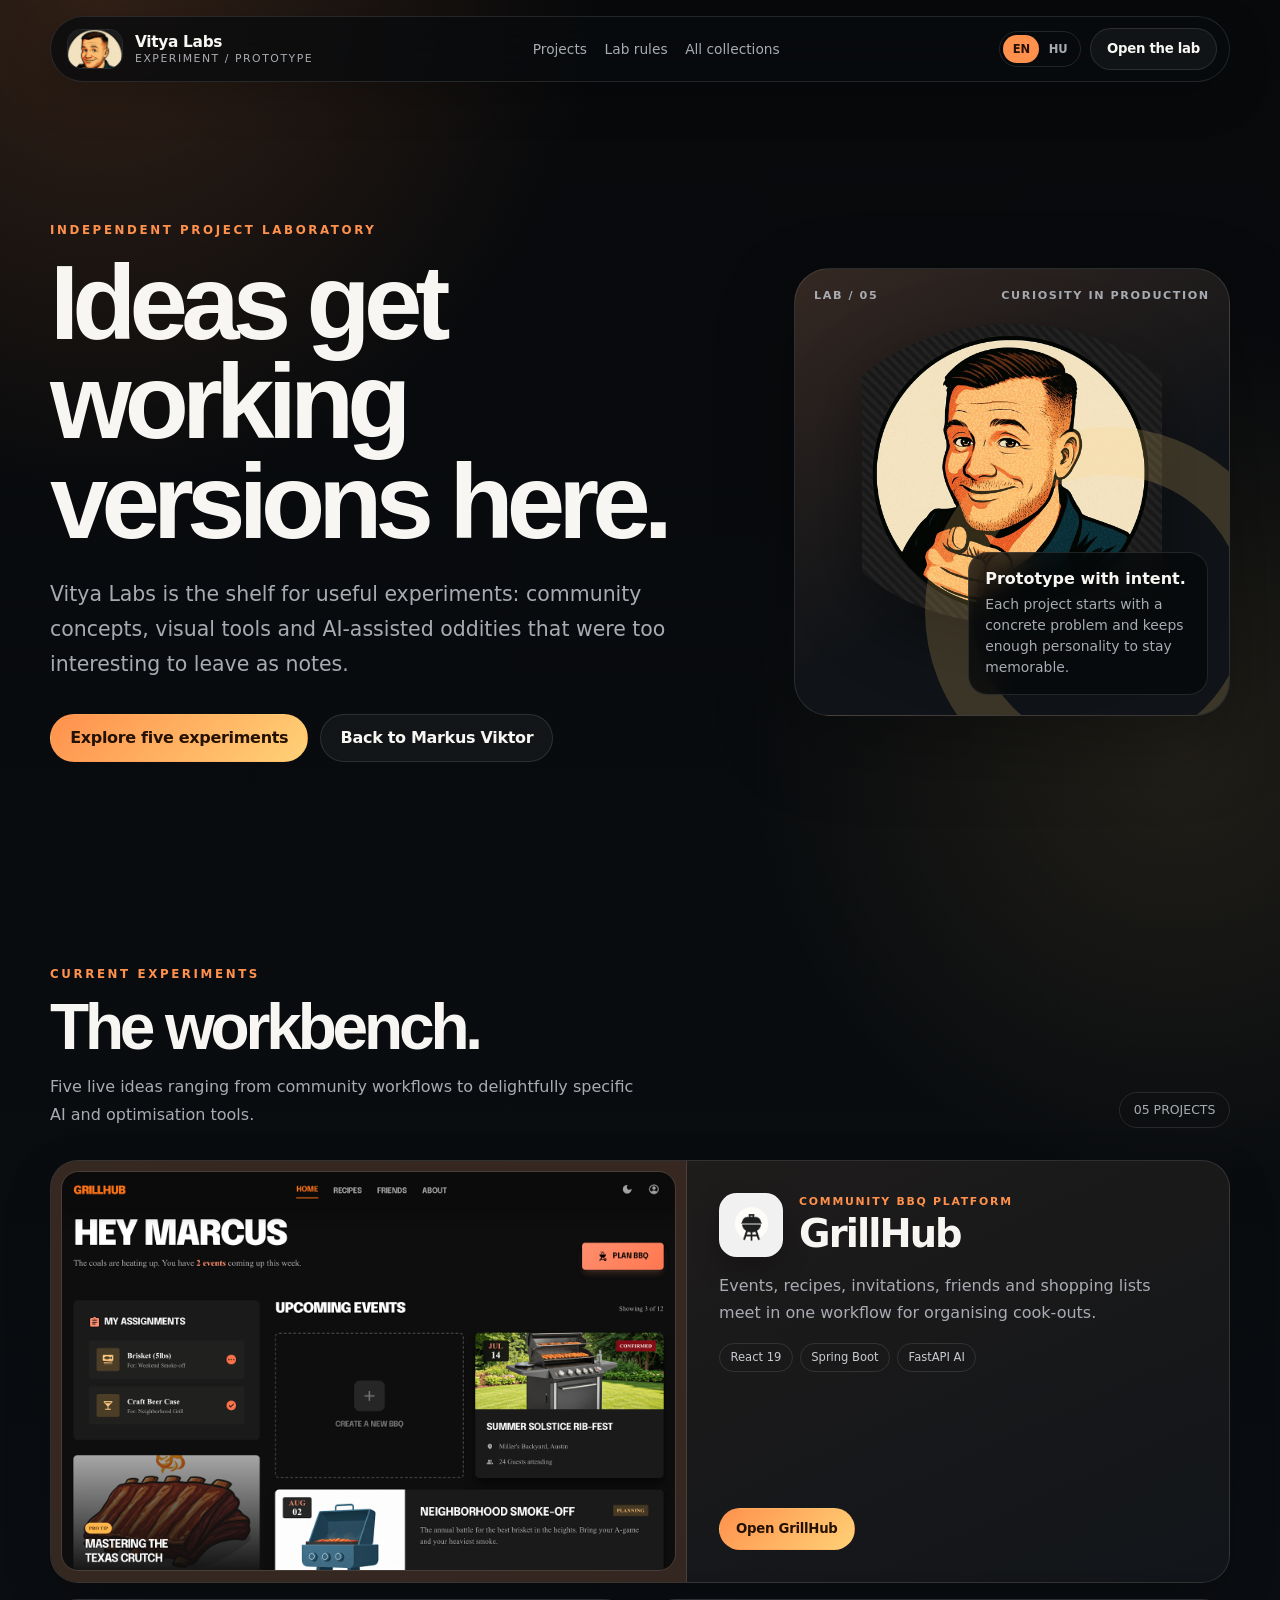
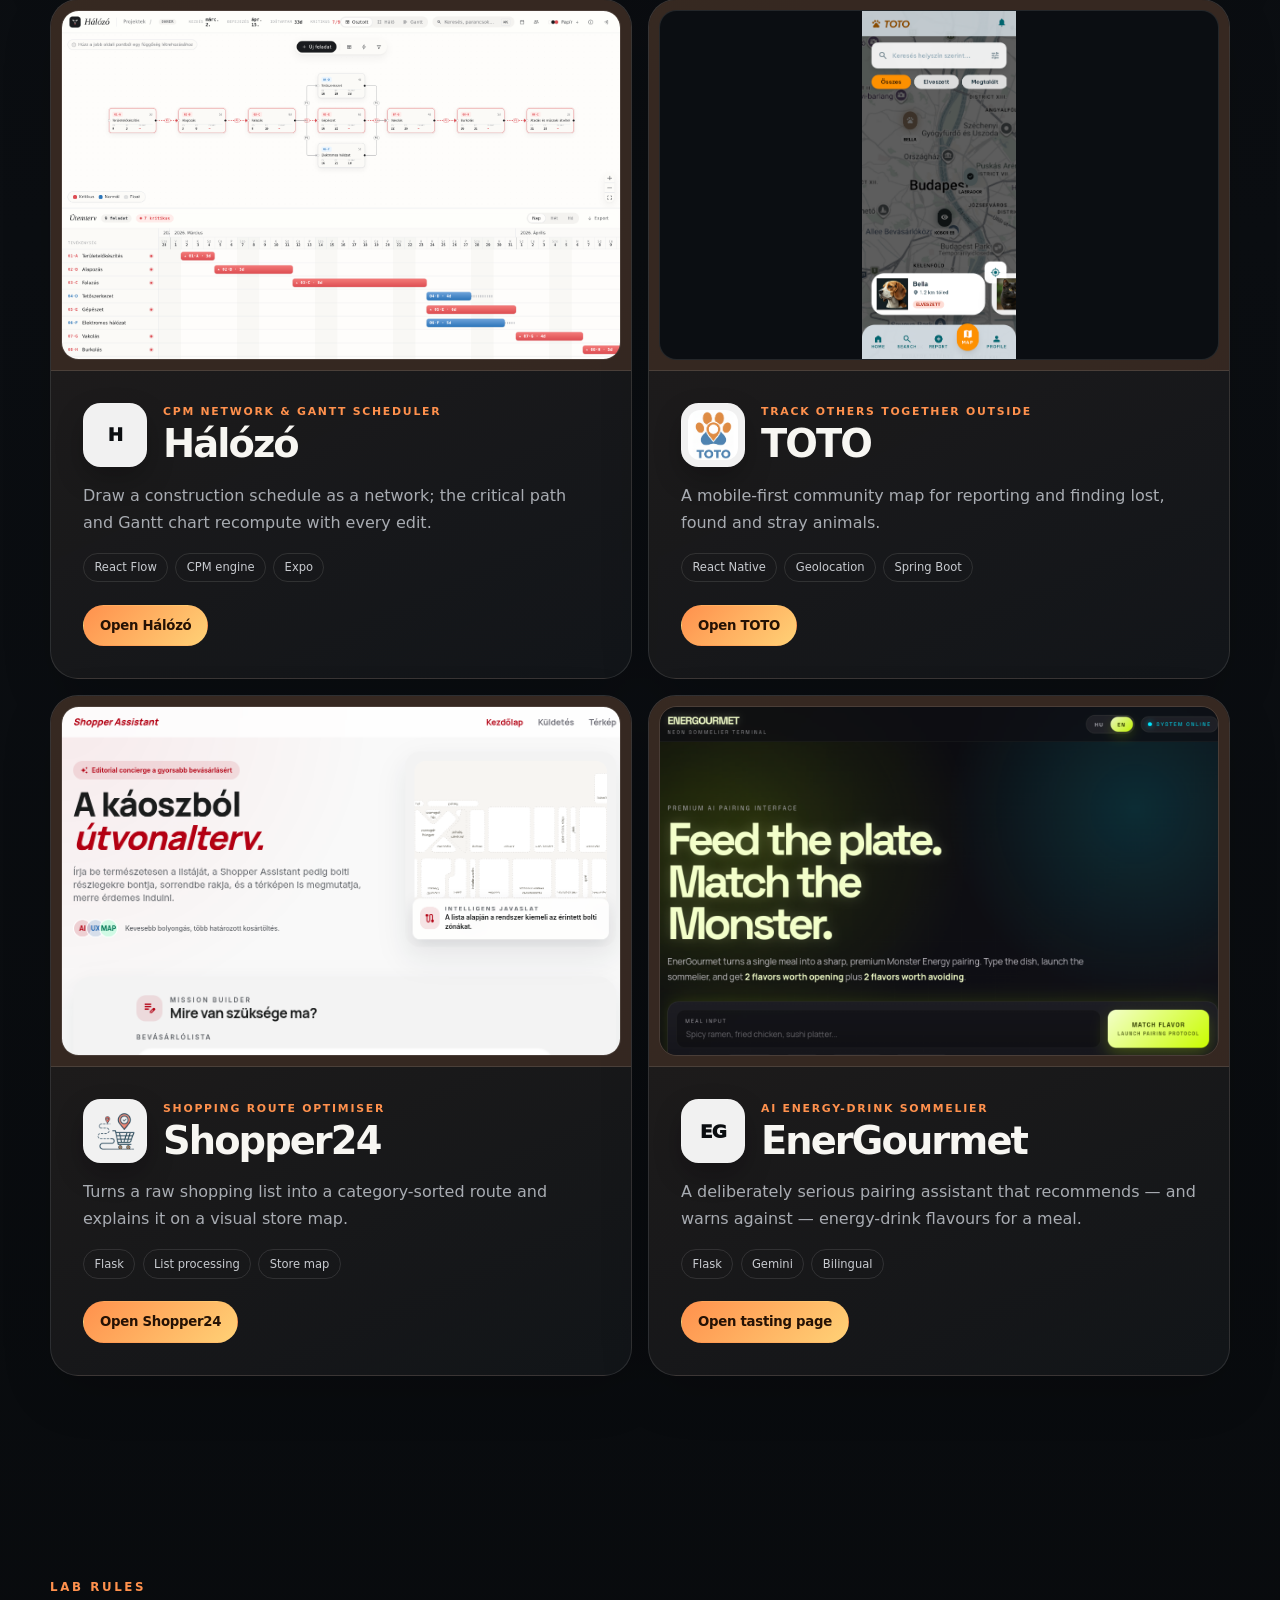
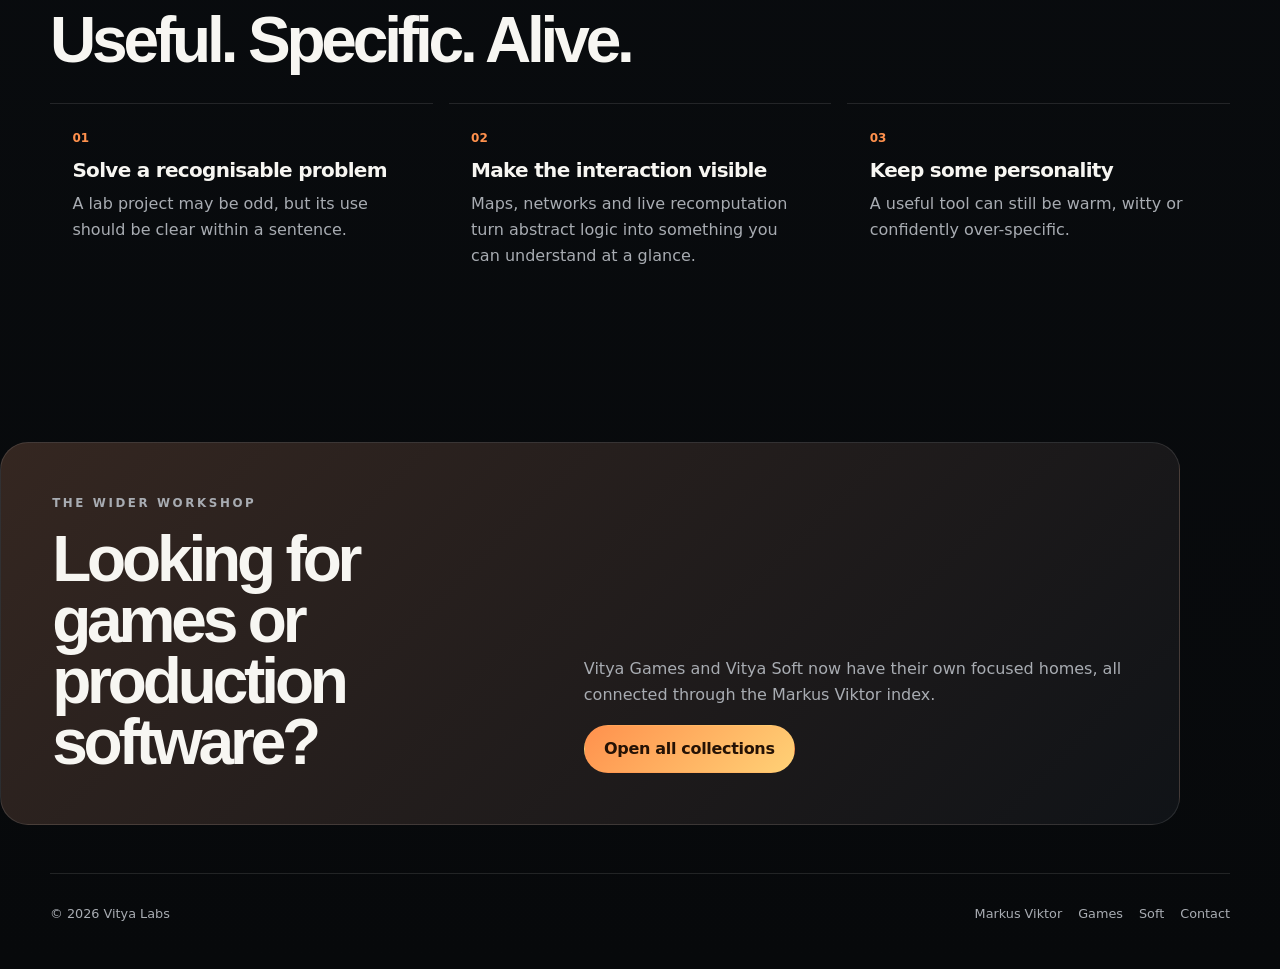
==== index.html @ 6a1e44cd "Separate project icons from screenshots" ====
<!doctype html>
<html lang="en">
<head>
  <meta charset="utf-8">
  <meta name="viewport" content="width=device-width, initial-scale=1">
  <meta name="description" content="Vitya Labs — experimental apps, utilities and playful prototypes.">
  <meta name="theme-color" content="#080a0c">
  <title>Vitya Labs — Experiments worth building</title>
  <link rel="icon" type="image/png" href="./assets/icons/vitya-logo.png">
  <link rel="stylesheet" href="./styles.css">
</head>
<body
  data-brand="labs"
  data-title-en="Vitya Labs — Experiments worth building"
  data-title-hu="Vitya Labs — Kísérletek, amelyeket érdemes megépíteni"
  data-description-en="Vitya Labs — experimental apps, utilities and playful prototypes."
  data-description-hu="Vitya Labs — kísérleti appok, eszközök és játékos prototípusok."
>
  <header class="topbar shell">
    <a class="brand" href="#top" aria-label="Vitya Labs home"><span class="brand-badge brand-badge-logo"><img src="./assets/icons/vitya-logo_big.jpg" alt=""></span><span class="brand-copy"><strong>Vitya Labs</strong><span>experiment / prototype</span></span></a>
    <nav class="topnav" aria-label="Primary navigation"><a href="#projects" data-en="Projects" data-hu="Projektek">Projects</a><a href="#principles" data-en="Lab rules" data-hu="Labor-szabályok">Lab rules</a><a href="https://markusviktor.github.io/" data-en="All collections" data-hu="Minden gyűjtemény">All collections</a></nav>
    <div class="header-actions"><div class="lang-switch" aria-label="Language"><button type="button" data-lang="en">EN</button><button type="button" data-lang="hu">HU</button></div><a class="button button-secondary button-small" href="#projects" data-en="Open the lab" data-hu="Labor megnyitása">Open the lab</a></div>
  </header>

  <main id="top">
    <section class="hero shell">
      <div><p class="eyebrow" data-en="Independent project laboratory" data-hu="Független projektlabor">Independent project laboratory</p><h1 data-en="Ideas get working versions here." data-hu="Itt az ötletek működő verziót kapnak.">Ideas get working versions here.</h1><p class="hero-lead" data-en="Vitya Labs is the shelf for useful experiments: community concepts, visual tools and AI-assisted oddities that were too interesting to leave as notes." data-hu="A Vitya Labs a hasznos kísérletek polca: közösségi koncepciók, vizuális eszközök és AI-val támogatott furcsaságok, amelyek túl érdekesek voltak ahhoz, hogy jegyzetek maradjanak.">Vitya Labs is the shelf for useful experiments: community concepts, visual tools and AI-assisted oddities that were too interesting to leave as notes.</p><div class="hero-actions"><a class="button button-primary" href="#projects" data-en="Explore five experiments" data-hu="Öt kísérlet megnyitása">Explore five experiments</a><a class="button button-secondary" href="https://markusviktor.github.io/" data-en="Back to Markus Viktor" data-hu="Vissza Markus Viktorhoz">Back to Markus Viktor</a></div></div>
      <aside class="hero-panel"><div class="panel-top"><span>LAB / 05</span><span data-en="Curiosity in production" data-hu="Kíváncsiság működés közben">Curiosity in production</span></div><img class="panel-logo panel-logo--portrait" src="./assets/icons/vitya-logo_big.jpg" alt="Vitya Labs logo"><div class="panel-note"><strong data-en="Prototype with intent." data-hu="Szándékos prototípus.">Prototype with intent.</strong><span data-en="Each project starts with a concrete problem and keeps enough personality to stay memorable." data-hu="Minden projekt konkrét problémából indul, és elég karaktert tart meg ahhoz, hogy emlékezetes legyen.">Each project starts with a concrete problem and keeps enough personality to stay memorable.</span></div></aside>
    </section>

    <section class="section shell" id="projects">
      <div class="section-heading"><div><p class="eyebrow" data-en="Current experiments" data-hu="Jelenlegi kísérletek">Current experiments</p><h2 data-en="The workbench." data-hu="A munkapad.">The workbench.</h2><p data-en="Five live ideas ranging from community workflows to delightfully specific AI and optimisation tools." data-hu="Öt élő ötlet a közösségi workflow-któl a kellemesen specifikus AI- és optimalizáló eszközökig.">Five live ideas ranging from community workflows to delightfully specific AI and optimisation tools.</p></div><span class="count-pill">05 PROJECTS</span></div>
      <div class="project-grid">
        <article class="project-card"><div class="project-media"><img src="./assets/screenshots/grillhub.png" alt="GrillHub interface" loading="eager"></div><div class="project-body"><div class="project-heading"><span class="project-icon-shell"><img class="project-icon" src="./assets/icons/grillhub-logo.png" alt=""></span><div class="project-heading-copy"><p class="project-kicker" data-en="Community BBQ platform" data-hu="Közösségi BBQ platform">Community BBQ platform</p><h3>GrillHub</h3></div></div><p class="project-summary" data-en="Events, recipes, invitations, friends and shopping lists meet in one workflow for organising cook-outs." data-hu="Események, receptek, meghívók, barátok és bevásárlólisták találkoznak egyetlen közös sütésszervező workflow-ban.">Events, recipes, invitations, friends and shopping lists meet in one workflow for organising cook-outs.</p><div class="tags"><span class="tag">React 19</span><span class="tag">Spring Boot</span><span class="tag">FastAPI AI</span></div><div class="project-links"><a class="button button-primary button-small" href="https://grillhub.vityalabs.com/" data-en="Open GrillHub" data-hu="GrillHub megnyitása">Open GrillHub</a></div></div></article>

        <article class="project-card"><div class="project-media"><img src="./assets/screenshots/halozo.png" alt="Hálózó network and Gantt interface" loading="lazy"></div><div class="project-body"><div class="project-heading"><span class="project-icon-shell"><span class="project-icon project-icon--monogram" aria-hidden="true">H</span></span><div class="project-heading-copy"><p class="project-kicker" data-en="CPM network &amp; Gantt scheduler" data-hu="CPM hálódiagram és Gantt ütemező">CPM network &amp; Gantt scheduler</p><h3>Hálózó</h3></div></div><p class="project-summary" data-en="Draw a construction schedule as a network; the critical path and Gantt chart recompute with every edit." data-hu="Rajzold fel az építési ütemtervet hálóként; a kritikus út és a Gantt minden szerkesztésre újraszámol.">Draw a construction schedule as a network; the critical path and Gantt chart recompute with every edit.</p><div class="tags"><span class="tag">React Flow</span><span class="tag">CPM engine</span><span class="tag">Expo</span></div><div class="project-links"><a class="button button-primary button-small" href="https://halozo.vityalabs.com/" data-en="Open Hálózó" data-hu="Hálózó megnyitása">Open Hálózó</a></div></div></article>

        <article class="project-card"><div class="project-media project-media--contain"><img src="./assets/screenshots/toto.png" alt="TOTO lost animal reporting interface" loading="lazy"></div><div class="project-body"><div class="project-heading"><span class="project-icon-shell"><img class="project-icon" src="./assets/icons/toto-logo.png" alt=""></span><div class="project-heading-copy"><p class="project-kicker">Track Others Together Outside</p><h3>TOTO</h3></div></div><p class="project-summary" data-en="A mobile-first community map for reporting and finding lost, found and stray animals." data-hu="Mobile-first közösségi térkép elveszett, megtalált és kóbor állatok bejelentésére és keresésére.">A mobile-first community map for reporting and finding lost, found and stray animals.</p><div class="tags"><span class="tag">React Native</span><span class="tag">Geolocation</span><span class="tag">Spring Boot</span></div><div class="project-links"><a class="button button-primary button-small" href="https://toto.vityalabs.com/" data-en="Open TOTO" data-hu="TOTO megnyitása">Open TOTO</a></div></div></article>

        <article class="project-card"><div class="project-media"><img src="./assets/screenshots/shopper24.png" alt="Shopper24 store route interface" loading="lazy"></div><div class="project-body"><div class="project-heading"><span class="project-icon-shell"><img class="project-icon" src="./assets/icons/shopper24-logo.png" alt=""></span><div class="project-heading-copy"><p class="project-kicker" data-en="Shopping route optimiser" data-hu="Bevásárlási útvonal-optimalizáló">Shopping route optimiser</p><h3>Shopper24</h3></div></div><p class="project-summary" data-en="Turns a raw shopping list into a category-sorted route and explains it on a visual store map." data-hu="Nyers bevásárlólistából kategóriákba rendezett útvonalat készít, és vizuális bolttérképen mutatja meg.">Turns a raw shopping list into a category-sorted route and explains it on a visual store map.</p><div class="tags"><span class="tag">Flask</span><span class="tag">List processing</span><span class="tag">Store map</span></div><div class="project-links"><a class="button button-primary button-small" href="https://shopper24.vityalabs.com/" data-en="Open Shopper24" data-hu="Shopper24 megnyitása">Open Shopper24</a></div></div></article>

        <article class="project-card"><div class="project-media"><img src="./assets/screenshots/energourmet.png" alt="EnerGourmet pairing interface" loading="lazy"></div><div class="project-body"><div class="project-heading"><span class="project-icon-shell"><span class="project-icon project-icon--monogram" aria-hidden="true">EG</span></span><div class="project-heading-copy"><p class="project-kicker" data-en="AI energy-drink sommelier" data-hu="AI energiaital-sommelier">AI energy-drink sommelier</p><h3>EnerGourmet</h3></div></div><p class="project-summary" data-en="A deliberately serious pairing assistant that recommends — and warns against — energy-drink flavours for a meal." data-hu="Szándékosan komoly pairing asszisztens, amely energiaital-ízeket ajánl — és ellenjavall — egy étel mellé.">A deliberately serious pairing assistant that recommends — and warns against — energy-drink flavours for a meal.</p><div class="tags"><span class="tag">Flask</span><span class="tag">Gemini</span><span class="tag">Bilingual</span></div><div class="project-links"><a class="button button-primary button-small" href="https://energourmet.vityalabs.com/" data-en="Open tasting page" data-hu="Kóstolóoldal megnyitása">Open tasting page</a></div></div></article>
      </div>
    </section>

    <section class="section shell" id="principles"><div class="section-heading"><div><p class="eyebrow" data-en="Lab rules" data-hu="Labor-szabályok">Lab rules</p><h2 data-en="Useful. Specific. Alive." data-hu="Hasznos. Specifikus. Élő.">Useful. Specific. Alive.</h2></div></div><div class="principles"><article class="principle"><span>01</span><h3 data-en="Solve a recognisable problem" data-hu="Ismerős problémát oldjon meg">Solve a recognisable problem</h3><p data-en="A lab project may be odd, but its use should be clear within a sentence." data-hu="Egy laborprojekt lehet furcsa, de egy mondatból legyen világos, mire jó.">A lab project may be odd, but its use should be clear within a sentence.</p></article><article class="principle"><span>02</span><h3 data-en="Make the interaction visible" data-hu="Legyen látható az interakció">Make the interaction visible</h3><p data-en="Maps, networks and live recomputation turn abstract logic into something you can understand at a glance." data-hu="A térképek, hálók és élő újraszámítások az absztrakt logikát egy pillantással érthetővé teszik.">Maps, networks and live recomputation turn abstract logic into something you can understand at a glance.</p></article><article class="principle"><span>03</span><h3 data-en="Keep some personality" data-hu="Maradjon benne karakter">Keep some personality</h3><p data-en="A useful tool can still be warm, witty or confidently over-specific." data-hu="Egy hasznos eszköz is lehet meleg, szellemes vagy magabiztosan túlspecifikus.">A useful tool can still be warm, witty or confidently over-specific.</p></article></div></section>

    <section class="closing shell"><div><p class="eyebrow" data-en="The wider workshop" data-hu="A tágabb műhely">The wider workshop</p><h2 data-en="Looking for games or production software?" data-hu="Játékot vagy éles szoftvert keresel?">Looking for games or production software?</h2></div><div><p data-en="Vitya Games and Vitya Soft now have their own focused homes, all connected through the Markus Viktor index." data-hu="A Vitya Games és a Vitya Soft külön fókuszált otthont kapott, mindkettő a Markus Viktor központi oldalán keresztül kapcsolódik.">Vitya Games and Vitya Soft now have their own focused homes, all connected through the Markus Viktor index.</p><a class="button button-primary" href="https://markusviktor.github.io/" data-en="Open all collections" data-hu="Minden gyűjtemény">Open all collections</a></div></section>
  </main>

  <footer class="footer shell"><span>© <span data-current-year></span> Vitya Labs</span><nav class="footer-links"><a href="https://markusviktor.github.io/">Markus Viktor</a><a href="https://vitya-games.github.io/">Games</a><a href="https://vitya-soft.github.io/">Soft</a><a href="mailto:hello@vityalabs.com" data-en="Contact" data-hu="Kapcsolat">Contact</a></nav></footer>
  <script src="./site.js"></script>
</body>
</html>
---- styles.css ----
:root {
  color-scheme: dark;
  --bg: #080a0c;
  --surface: rgba(20, 23, 27, 0.82);
  --surface-strong: #171b20;
  --text: #f7f6f2;
  --muted: #a8acb2;
  --line: rgba(255, 255, 255, 0.11);
  --accent: #ff914d;
  --accent-2: #ffd176;
  --accent-ink: #251205;
  --max: 1180px;
  --radius: 28px;
  --shadow: 0 28px 80px rgba(0, 0, 0, 0.28);
}

body[data-brand="labs"] {
  --accent: #ff914d;
  --accent-2: #ffd176;
  --accent-ink: #251205;
}

body[data-brand="games"] {
  --accent: #c7ff5b;
  --accent-2: #7ee8ff;
  --accent-ink: #102000;
}

body[data-brand="soft"] {
  --accent: #63d8ff;
  --accent-2: #7fffc8;
  --accent-ink: #061c22;
}

* { box-sizing: border-box; }

html { scroll-behavior: smooth; }

body {
  margin: 0;
  min-width: 320px;
  min-height: 100vh;
  font-family: Inter, ui-sans-serif, system-ui, -apple-system, BlinkMacSystemFont, "Segoe UI", sans-serif;
  color: var(--text);
  background:
    radial-gradient(circle at 8% 0%, color-mix(in srgb, var(--accent) 17%, transparent), transparent 31rem),
    radial-gradient(circle at 92% 18%, color-mix(in srgb, var(--accent-2) 10%, transparent), transparent 27rem),
    linear-gradient(180deg, #07090b 0%, #0b0e12 44%, #07090b 100%);
}

body::before {
  content: "";
  position: fixed;
  inset: 0;
  z-index: -1;
  opacity: 0.15;
  pointer-events: none;
  background-image:
    linear-gradient(rgba(255,255,255,.035) 1px, transparent 1px),
    linear-gradient(90deg, rgba(255,255,255,.035) 1px, transparent 1px);
  background-size: 48px 48px;
  mask-image: linear-gradient(to bottom, black, transparent 75%);
}

a { color: inherit; text-decoration: none; }
img { display: block; max-width: 100%; }
button, a { -webkit-tap-highlight-color: transparent; }

.shell {
  width: min(calc(100% - 2rem), var(--max));
  margin-inline: auto;
}

.topbar {
  position: sticky;
  top: 1rem;
  z-index: 20;
  display: flex;
  align-items: center;
  justify-content: space-between;
  gap: 1rem;
  margin-top: 1rem;
  padding: .7rem .75rem .7rem 1rem;
  border: 1px solid var(--line);
  border-radius: 999px;
  background: rgba(9, 11, 14, .76);
  backdrop-filter: blur(18px);
  box-shadow: 0 14px 45px rgba(0,0,0,.22);
}

.brand {
  display: inline-flex;
  align-items: center;
  gap: .75rem;
  min-width: 0;
}

.brand-badge {
  display: grid;
  place-items: center;
  width: 2.55rem;
  height: 2.55rem;
  flex: 0 0 auto;
  border-radius: 50%;
  background: linear-gradient(135deg, var(--accent), var(--accent-2));
  color: var(--accent-ink);
  font-weight: 900;
  letter-spacing: -.05em;
  overflow: hidden;
}

.brand-badge img { width: 100%; height: 100%; object-fit: cover; }

.brand-badge-logo {
  width: 3.5rem;
  border: 1px solid var(--line);
  border-radius: .9rem;
  background: #0b0e12;
}

.brand-badge-logo img {
  object-fit: contain;
  transform: scale(1.12);
}

.brand-copy { display: grid; gap: .1rem; }
.brand-copy strong { font-size: .96rem; letter-spacing: -.02em; }
.brand-copy span { color: var(--muted); font-size: .68rem; letter-spacing: .14em; text-transform: uppercase; }

.topnav { display: flex; align-items: center; gap: 1.1rem; color: var(--muted); font-size: .86rem; }
.topnav a:hover, .topnav a:focus-visible { color: var(--text); }

.header-actions { display: flex; align-items: center; gap: .55rem; }
.lang-switch { display: flex; padding: .2rem; border: 1px solid var(--line); border-radius: 999px; }
.lang-switch button {
  border: 0;
  border-radius: 999px;
  padding: .42rem .58rem;
  cursor: pointer;
  color: var(--muted);
  background: transparent;
  font: inherit;
  font-size: .72rem;
  font-weight: 800;
}
.lang-switch button.is-active { color: var(--accent-ink); background: var(--accent); }

.button {
  display: inline-flex;
  align-items: center;
  justify-content: center;
  min-height: 3rem;
  padding: .82rem 1.2rem;
  border: 1px solid transparent;
  border-radius: 999px;
  font-weight: 800;
  letter-spacing: -.02em;
  transition: transform .18s ease, border-color .18s ease, background .18s ease;
}
.button:hover, .button:focus-visible { transform: translateY(-2px); }
.button-primary { color: var(--accent-ink); background: linear-gradient(135deg, var(--accent), var(--accent-2)); }
.button-secondary { border-color: var(--line); background: rgba(255,255,255,.045); }
.button-small { min-height: 2.6rem; padding: .65rem 1rem; font-size: .83rem; }

.hero {
  display: grid;
  grid-template-columns: minmax(0, 1.2fr) minmax(19rem, .8fr);
  gap: clamp(2rem, 7vw, 6rem);
  align-items: center;
  padding: clamp(5rem, 11vw, 9rem) 0 clamp(4rem, 8vw, 7rem);
}

.eyebrow {
  margin: 0 0 1rem;
  color: var(--accent);
  font-size: .74rem;
  font-weight: 900;
  letter-spacing: .22em;
  text-transform: uppercase;
}

.hero h1, .section-heading h2, .closing h2 {
  margin: 0;
  font-family: "Arial Black", Inter, sans-serif;
  letter-spacing: -.065em;
  line-height: .95;
}
.hero h1 { max-width: 12ch; font-size: clamp(3.15rem, 8.2vw, 6.6rem); }
.hero-lead { max-width: 42rem; margin: 1.6rem 0 0; color: var(--muted); font-size: clamp(1.05rem, 2vw, 1.28rem); line-height: 1.7; }
.hero-actions { display: flex; flex-wrap: wrap; gap: .75rem; margin-top: 2rem; }

.hero-panel {
  position: relative;
  min-height: 28rem;
  padding: 1.2rem;
  border: 1px solid var(--line);
  border-radius: 2.2rem;
  overflow: hidden;
  background: linear-gradient(150deg, color-mix(in srgb, var(--accent) 14%, #14171b), #101317 60%);
  box-shadow: var(--shadow);
}
.hero-panel::after {
  content: "";
  position: absolute;
  right: -4rem;
  bottom: -5rem;
  width: 17rem;
  height: 17rem;
  border-radius: 50%;
  border: 3rem solid color-mix(in srgb, var(--accent-2) 18%, transparent);
}
.panel-top { display: flex; justify-content: space-between; color: var(--muted); font-size: .7rem; font-weight: 800; letter-spacing: .14em; text-transform: uppercase; }
.panel-monogram { position: absolute; inset: 5rem auto auto 1.4rem; font-size: clamp(6rem, 14vw, 10rem); font-weight: 950; letter-spacing: -.11em; line-height: .78; color: var(--accent); text-shadow: 20px 20px 0 color-mix(in srgb, var(--accent-2) 16%, transparent); }
.panel-logo {
  position: absolute;
  inset: 3.4rem 1.2rem 5.7rem;
  width: calc(100% - 2.4rem);
  height: calc(100% - 9.1rem);
  object-fit: contain;
  filter: drop-shadow(0 22px 34px rgba(0, 0, 0, .35));
}
.panel-logo--portrait { border-radius: 50%; }
.panel-note { position: absolute; z-index: 2; right: 1.3rem; bottom: 1.3rem; width: min(15rem, 72%); padding: 1rem; border: 1px solid var(--line); border-radius: 1.2rem; background: rgba(6,8,10,.76); backdrop-filter: blur(12px); }
.panel-note strong { display: block; margin-bottom: .35rem; }
.panel-note span { color: var(--muted); font-size: .87rem; line-height: 1.5; }

.section { padding: clamp(3.5rem, 8vw, 7rem) 0; }
section[id] { scroll-margin-top: 6.5rem; }
.section-heading { display: flex; align-items: end; justify-content: space-between; gap: 2rem; margin-bottom: 2rem; }
.section-heading h2, .closing h2 { font-size: clamp(2.4rem, 5vw, 4.4rem); }
.section-heading p:last-child { max-width: 37rem; margin: 1rem 0 0; color: var(--muted); line-height: 1.7; }
.count-pill { flex: 0 0 auto; padding: .6rem .85rem; border: 1px solid var(--line); border-radius: 999px; color: var(--muted); font-size: .78rem; }

.project-grid { display: grid; grid-template-columns: repeat(2, minmax(0, 1fr)); gap: 1rem; }
.project-card {
  display: grid;
  grid-template-rows: auto 1fr;
  min-width: 0;
  border: 1px solid var(--line);
  border-radius: var(--radius);
  overflow: hidden;
  background: linear-gradient(155deg, color-mix(in srgb, var(--surface) 92%, var(--accent) 8%), var(--surface));
  box-shadow: 0 18px 50px rgba(0,0,0,.16);
}
.project-card:first-child:nth-last-child(odd) { grid-column: 1 / -1; grid-template-columns: minmax(0, 1.08fr) minmax(22rem, .92fr); grid-template-rows: none; }
.project-media { position: relative; min-width: 0; padding: .65rem; overflow: hidden; border-bottom: 1px solid var(--line); background: color-mix(in srgb, var(--surface) 86%, var(--accent) 14%); }
.project-media > img { display: block; width: 100%; height: 100%; min-height: 0; aspect-ratio: 16 / 10; border: 1px solid rgba(255,255,255,.1); border-radius: calc(var(--radius) - .65rem); object-fit: cover; object-position: top center; transition: transform .45s ease; }
.project-card:first-child:nth-last-child(odd) .project-media { border-right: 1px solid var(--line); border-bottom: 0; }
.project-card:first-child:nth-last-child(odd) .project-media > img { height: 25rem; min-height: 25rem; aspect-ratio: auto; }
.project-card:hover .project-media > img { transform: scale(1.012); }
.project-media--contain > img { object-fit: contain; background: #0b0e12; }
.project-body { display: flex; flex-direction: column; padding: clamp(1.35rem, 3vw, 2rem); }
.project-heading { display: grid; grid-template-columns: auto minmax(0, 1fr); align-items: center; gap: 1rem; margin-bottom: 1rem; }
.project-heading-copy { min-width: 0; }
.project-icon-shell { display: grid; place-items: center; width: 4rem; height: 4rem; padding: .35rem; border: 1px solid rgba(255,255,255,.12); border-radius: 1.1rem; background: rgba(255,255,255,.94); box-shadow: 0 12px 28px rgba(0,0,0,.24); }
.project-icon { display: block; width: 100%; height: 100%; min-height: 0; border-radius: .75rem; object-fit: contain; }
.project-icon--pixel { image-rendering: pixelated; }
.project-icon--monogram { display: grid; place-items: center; color: #0a0d10; font-size: 1.15rem; font-weight: 950; letter-spacing: -.04em; }
.project-kicker { margin: 0 0 .38rem; color: var(--accent); font-size: .68rem; font-weight: 900; letter-spacing: .16em; text-transform: uppercase; }
.project-card h3 { margin: 0; font-size: clamp(1.65rem, 3vw, 2.4rem); letter-spacing: -.05em; line-height: 1.05; }
.project-summary { margin: 0 0 1rem; color: var(--muted); line-height: 1.68; }
.tags { display: flex; flex-wrap: wrap; gap: .45rem; margin-bottom: 1.4rem; }
.tag { padding: .42rem .65rem; border: 1px solid var(--line); border-radius: 999px; color: #c8cbd0; font-size: .72rem; }
.project-links { display: flex; flex-wrap: wrap; gap: .65rem; margin-top: auto; }

.brand-grid { display: grid; grid-template-columns: repeat(3, minmax(0, 1fr)); gap: 1rem; }
.brand-card {
  position: relative;
  min-height: 25rem;
  padding: 1.5rem;
  border: 1px solid var(--line);
  border-radius: var(--radius);
  overflow: hidden;
  background: linear-gradient(155deg, var(--card-glow), rgba(18,21,25,.94) 52%);
  transition: transform .2s ease, border-color .2s ease;
}
.brand-card:hover, .brand-card:focus-visible { transform: translateY(-4px); border-color: color-mix(in srgb, var(--card-accent) 55%, transparent); }
.brand-card[data-card="labs"] { --card-accent: #ff914d; --card-glow: rgba(255,145,77,.18); }
.brand-card[data-card="games"] { --card-accent: #c7ff5b; --card-glow: rgba(199,255,91,.15); }
.brand-card[data-card="soft"] { --card-accent: #63d8ff; --card-glow: rgba(99,216,255,.16); }
.brand-number { color: var(--card-accent); font-size: .72rem; font-weight: 900; letter-spacing: .18em; }
.brand-card h3 { margin: 6.8rem 0 .8rem; font-size: 2.5rem; letter-spacing: -.055em; }
.brand-card p { color: var(--muted); line-height: 1.65; }
.brand-arrow { position: absolute; right: 1.4rem; bottom: 1.4rem; display: grid; place-items: center; width: 3rem; height: 3rem; border-radius: 50%; color: #081014; background: var(--card-accent); font-size: 1.3rem; }
.brand-card-logo {
  position: absolute;
  top: 2.4rem;
  left: 1.5rem;
  width: calc(100% - 3rem);
  height: 9.5rem;
  object-fit: contain;
  object-position: left center;
  filter: drop-shadow(0 18px 24px rgba(0,0,0,.3));
}
.brand-card-logo--portrait {
  width: 8.5rem;
  border-radius: 50%;
}
.brand-card-logo + h3 { margin-top: 11rem; }

.principles { display: grid; grid-template-columns: repeat(3, 1fr); gap: 1rem; }
.principle { padding: 1.4rem; border-top: 1px solid var(--line); }
.principle span { color: var(--accent); font-size: .75rem; font-weight: 900; }
.principle h3 { margin: .8rem 0 .55rem; font-size: 1.25rem; letter-spacing: -.035em; }
.principle p { margin: 0; color: var(--muted); line-height: 1.62; }

.closing {
  display: flex;
  justify-content: space-between;
  align-items: end;
  gap: 2rem;
  margin: 3rem 0;
  padding: clamp(1.6rem, 5vw, 3.2rem);
  border: 1px solid var(--line);
  border-radius: var(--radius);
  background: linear-gradient(135deg, color-mix(in srgb, var(--accent) 15%, #111419), #101317);
}
.closing h2 { max-width: 13ch; }
.closing p { max-width: 34rem; color: var(--muted); line-height: 1.65; }

.footer { display: flex; justify-content: space-between; gap: 1.5rem; padding: 2rem 0 3rem; border-top: 1px solid var(--line); color: var(--muted); font-size: .8rem; }
.footer-links { display: flex; flex-wrap: wrap; gap: 1rem; }
.footer a:hover { color: var(--text); }

@media (max-width: 900px) {
  .topnav { display: none; }
  .hero { grid-template-columns: 1fr; }
  .hero-panel { min-height: 22rem; }
  .brand-grid { grid-template-columns: 1fr; }
  .brand-card { min-height: 0; }
  .brand-card-logo {
    position: static;
    width: 100%;
    height: 9rem;
    margin: 1.5rem 0 0;
    object-position: left center;
  }
  .brand-card-logo--portrait {
    width: 8rem;
    height: 8rem;
  }
  .brand-card-logo + h3 { margin-top: 1.5rem; }
  .principles { grid-template-columns: 1fr; }
}

@media (max-width: 680px) {
  .shell { width: min(calc(100% - 1rem), var(--max)); }
  .topbar { top: .5rem; margin-top: .5rem; padding-left: .7rem; }
  .brand-copy span, .header-actions > .button { display: none; }
  .hero { padding-top: 4.5rem; }
  .project-grid { grid-template-columns: 1fr; }
  .project-card:first-child:nth-last-child(odd) { grid-column: auto; grid-template-columns: 1fr; }
  .project-card:first-child:nth-last-child(odd) .project-media { border-right: 0; border-bottom: 1px solid var(--line); }
  .project-card:first-child:nth-last-child(odd) .project-media > img { height: auto; min-height: 0; aspect-ratio: 16 / 10; }
  .project-icon-shell { width: 3.5rem; height: 3.5rem; border-radius: .95rem; }
  .section-heading, .closing, .footer { align-items: flex-start; flex-direction: column; }
  .count-pill { display: none; }
}

@media (prefers-reduced-motion: reduce) {
  html { scroll-behavior: auto; }
  *, *::before, *::after { transition-duration: .01ms !important; animation-duration: .01ms !important; }
}
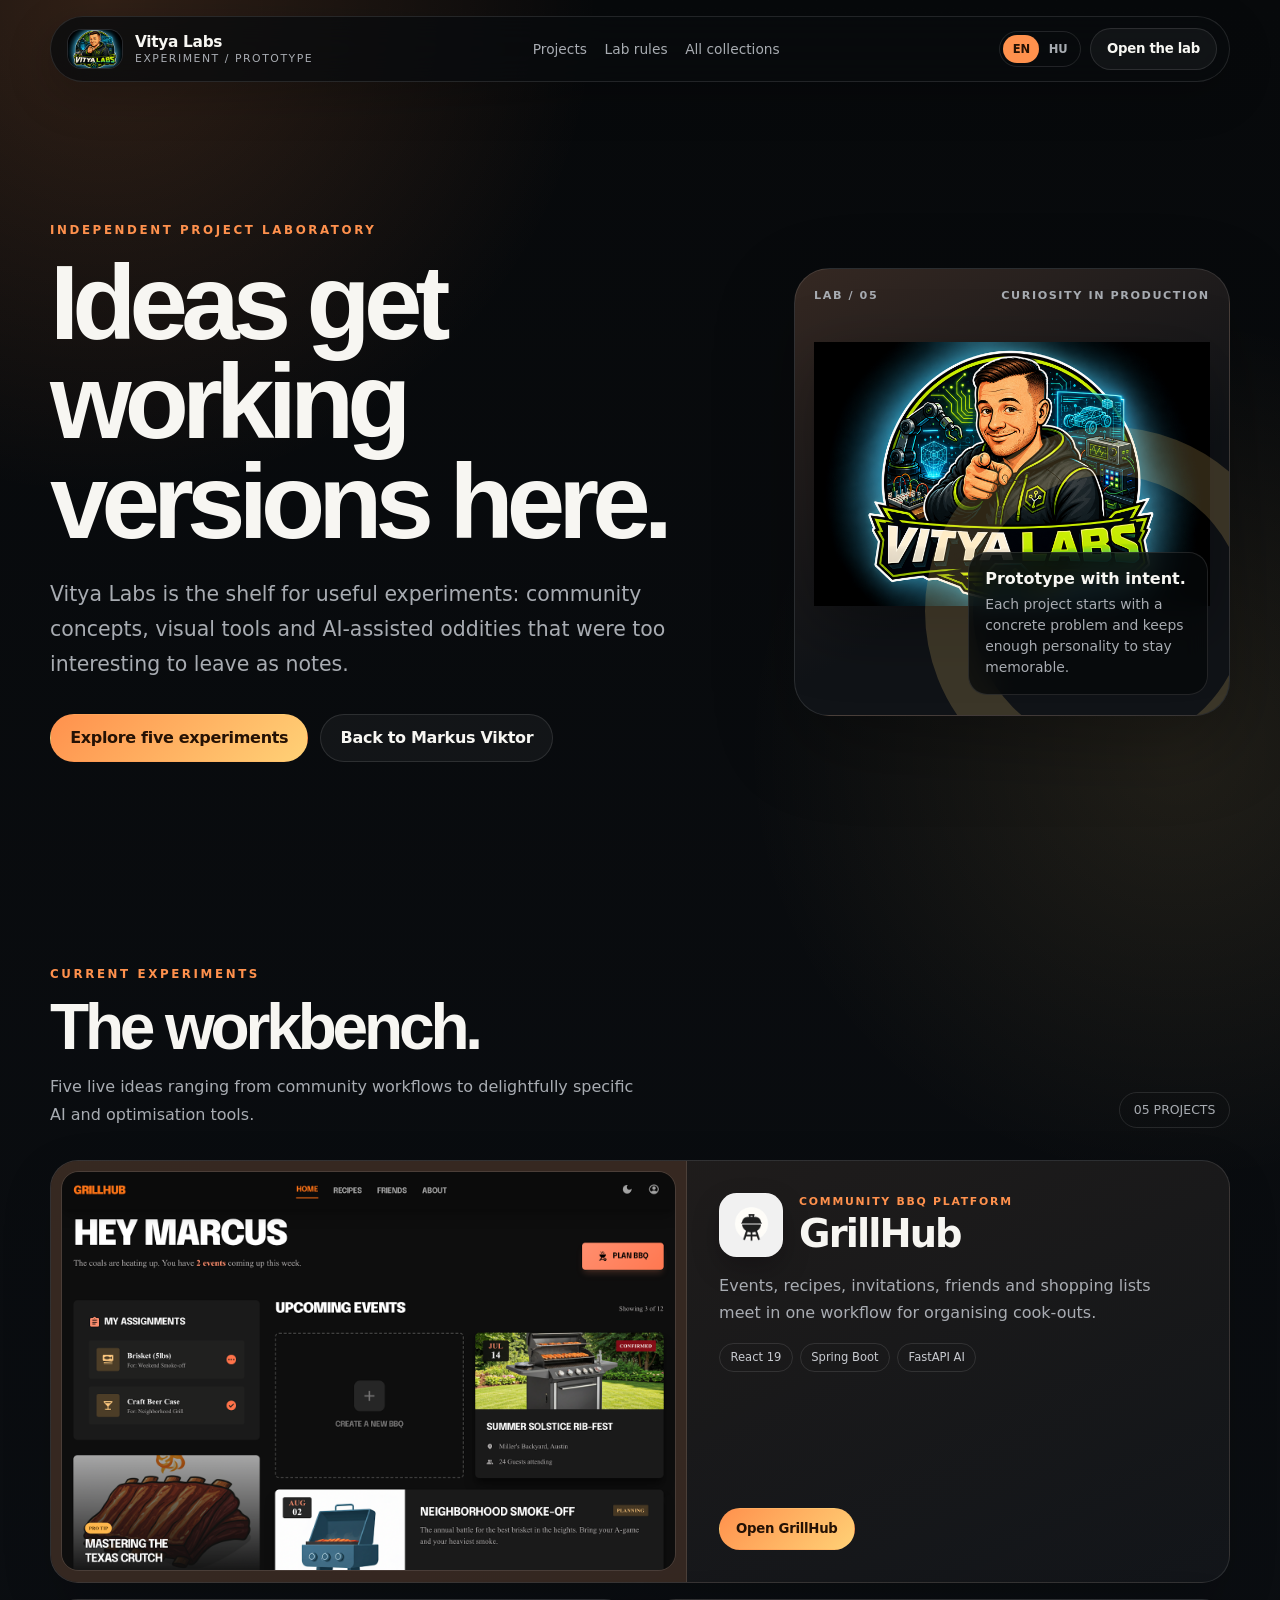
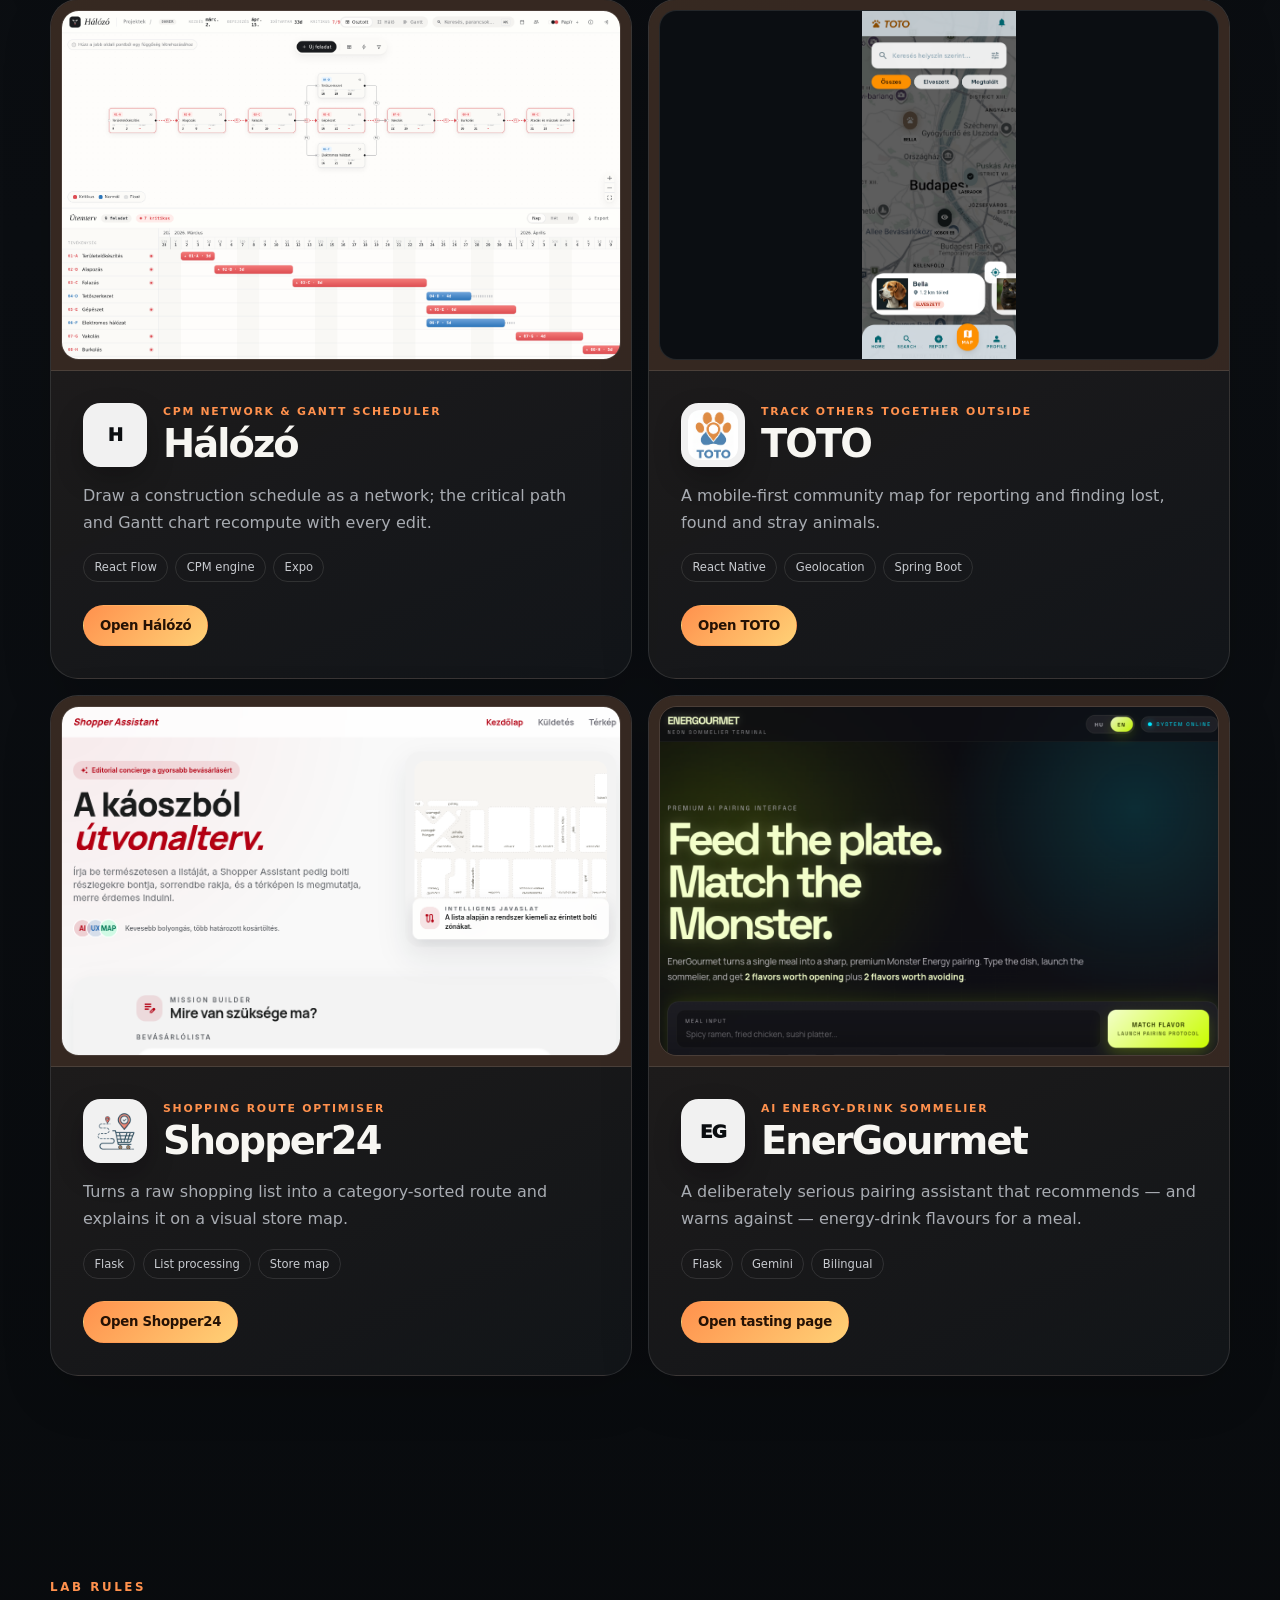
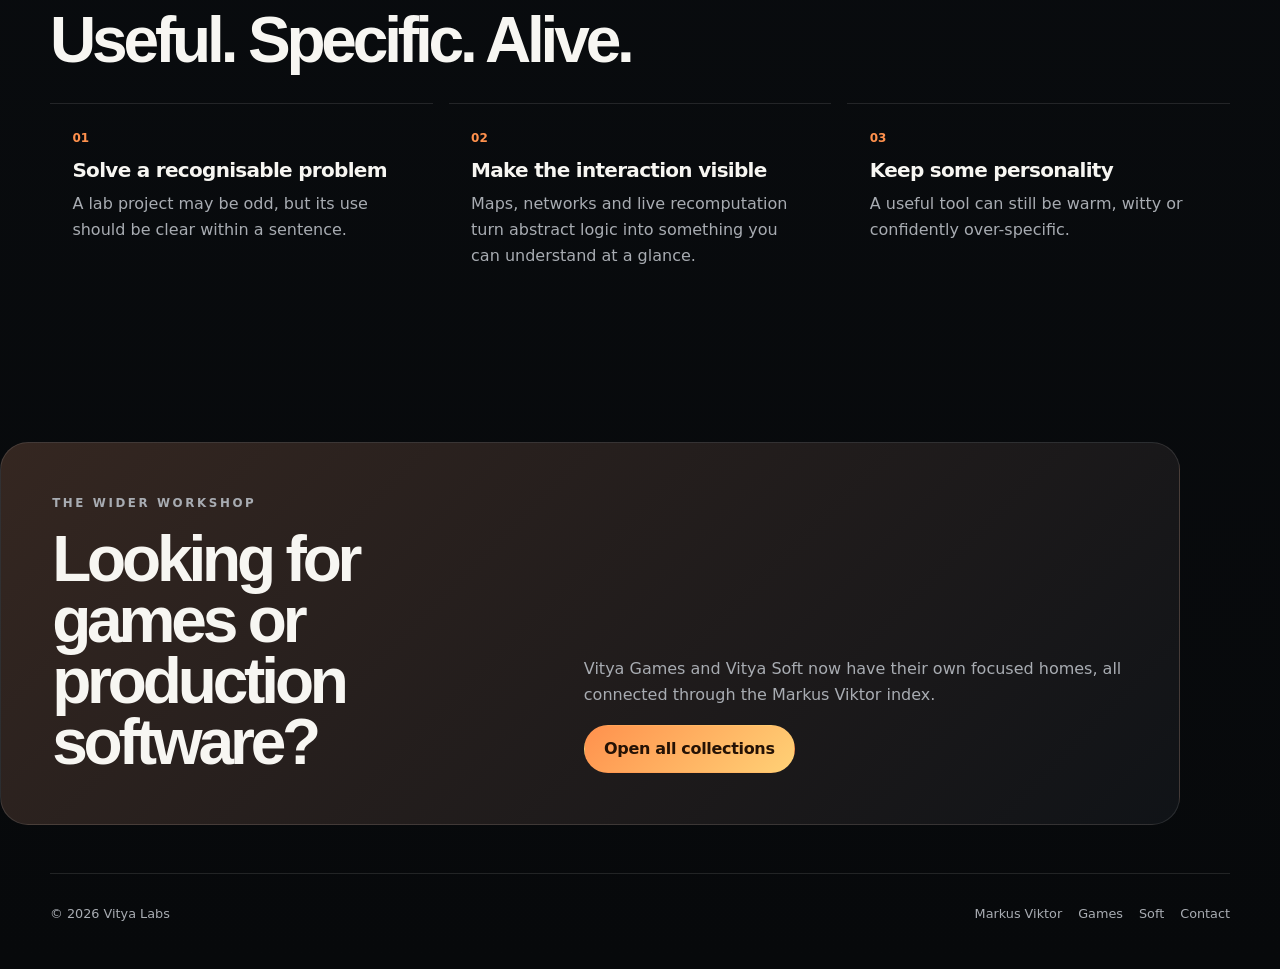
==== commit e23ab8dc: "Adopt new Vitya Labs logo" ====
--- a/index.html
+++ b/index.html
@@ -6,7 +6,7 @@
   <meta name="description" content="Vitya Labs — experimental apps, utilities and playful prototypes.">
   <meta name="theme-color" content="#080a0c">
   <title>Vitya Labs — Experiments worth building</title>
-  <link rel="icon" type="image/png" href="./assets/icons/vitya-logo.png">
+  <link rel="icon" type="image/png" href="./assets/icons/vitya-labs.png">
   <link rel="stylesheet" href="./styles.css">
 </head>
 <body
@@ -17,7 +17,7 @@
   data-description-hu="Vitya Labs — kísérleti appok, eszközök és játékos prototípusok."
 >
   <header class="topbar shell">
-    <a class="brand" href="#top" aria-label="Vitya Labs home"><span class="brand-badge brand-badge-logo"><img src="./assets/icons/vitya-logo_big.jpg" alt=""></span><span class="brand-copy"><strong>Vitya Labs</strong><span>experiment / prototype</span></span></a>
+    <a class="brand" href="#top" aria-label="Vitya Labs home"><span class="brand-badge brand-badge-logo"><img src="./assets/icons/vitya-labs.png" alt=""></span><span class="brand-copy"><strong>Vitya Labs</strong><span>experiment / prototype</span></span></a>
     <nav class="topnav" aria-label="Primary navigation"><a href="#projects" data-en="Projects" data-hu="Projektek">Projects</a><a href="#principles" data-en="Lab rules" data-hu="Labor-szabályok">Lab rules</a><a href="https://markusviktor.github.io/" data-en="All collections" data-hu="Minden gyűjtemény">All collections</a></nav>
     <div class="header-actions"><div class="lang-switch" aria-label="Language"><button type="button" data-lang="en">EN</button><button type="button" data-lang="hu">HU</button></div><a class="button button-secondary button-small" href="#projects" data-en="Open the lab" data-hu="Labor megnyitása">Open the lab</a></div>
   </header>
@@ -25,7 +25,7 @@
   <main id="top">
     <section class="hero shell">
       <div><p class="eyebrow" data-en="Independent project laboratory" data-hu="Független projektlabor">Independent project laboratory</p><h1 data-en="Ideas get working versions here." data-hu="Itt az ötletek működő verziót kapnak.">Ideas get working versions here.</h1><p class="hero-lead" data-en="Vitya Labs is the shelf for useful experiments: community concepts, visual tools and AI-assisted oddities that were too interesting to leave as notes." data-hu="A Vitya Labs a hasznos kísérletek polca: közösségi koncepciók, vizuális eszközök és AI-val támogatott furcsaságok, amelyek túl érdekesek voltak ahhoz, hogy jegyzetek maradjanak.">Vitya Labs is the shelf for useful experiments: community concepts, visual tools and AI-assisted oddities that were too interesting to leave as notes.</p><div class="hero-actions"><a class="button button-primary" href="#projects" data-en="Explore five experiments" data-hu="Öt kísérlet megnyitása">Explore five experiments</a><a class="button button-secondary" href="https://markusviktor.github.io/" data-en="Back to Markus Viktor" data-hu="Vissza Markus Viktorhoz">Back to Markus Viktor</a></div></div>
-      <aside class="hero-panel"><div class="panel-top"><span>LAB / 05</span><span data-en="Curiosity in production" data-hu="Kíváncsiság működés közben">Curiosity in production</span></div><img class="panel-logo panel-logo--portrait" src="./assets/icons/vitya-logo_big.jpg" alt="Vitya Labs logo"><div class="panel-note"><strong data-en="Prototype with intent." data-hu="Szándékos prototípus.">Prototype with intent.</strong><span data-en="Each project starts with a concrete problem and keeps enough personality to stay memorable." data-hu="Minden projekt konkrét problémából indul, és elég karaktert tart meg ahhoz, hogy emlékezetes legyen.">Each project starts with a concrete problem and keeps enough personality to stay memorable.</span></div></aside>
+      <aside class="hero-panel"><div class="panel-top"><span>LAB / 05</span><span data-en="Curiosity in production" data-hu="Kíváncsiság működés közben">Curiosity in production</span></div><img class="panel-logo" src="./assets/icons/vitya-labs.png" alt="Vitya Labs logo"><div class="panel-note"><strong data-en="Prototype with intent." data-hu="Szándékos prototípus.">Prototype with intent.</strong><span data-en="Each project starts with a concrete problem and keeps enough personality to stay memorable." data-hu="Minden projekt konkrét problémából indul, és elég karaktert tart meg ahhoz, hogy emlékezetes legyen.">Each project starts with a concrete problem and keeps enough personality to stay memorable.</span></div></aside>
     </section>
 
     <section class="section shell" id="projects">
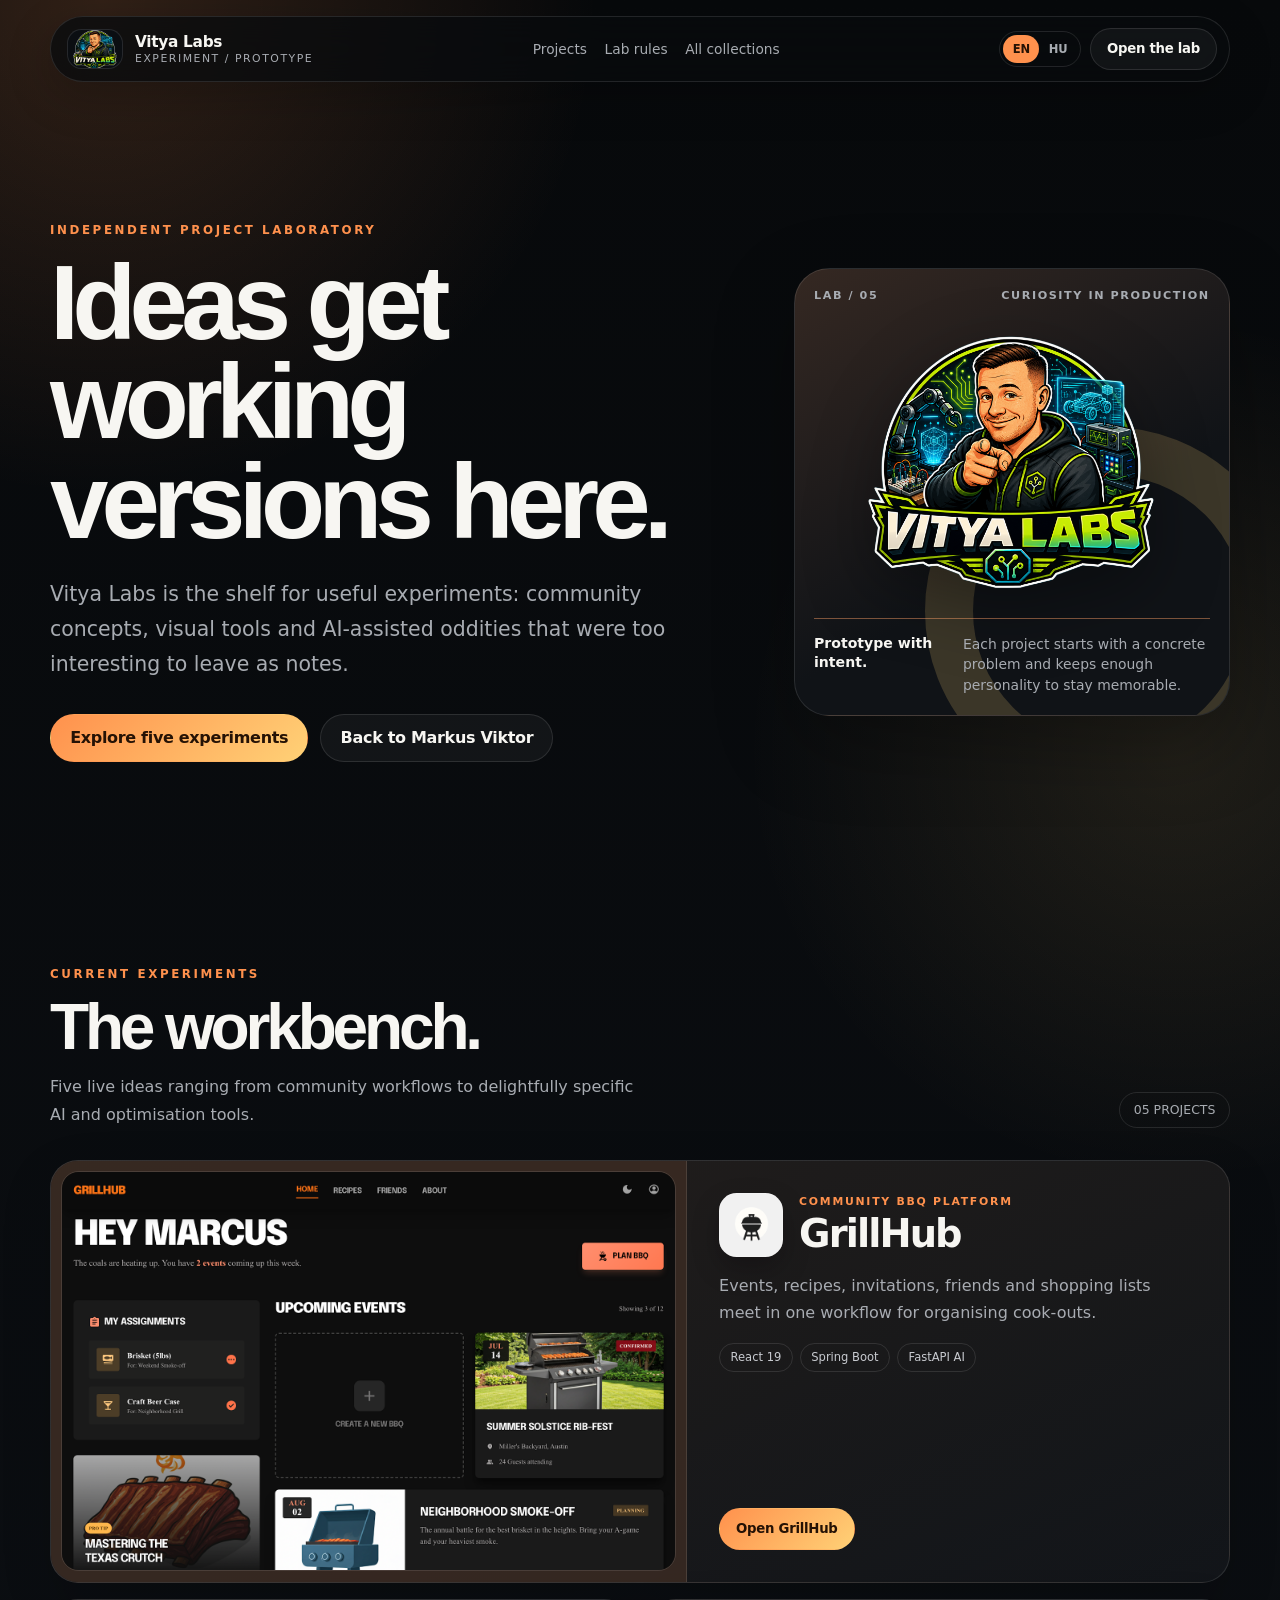
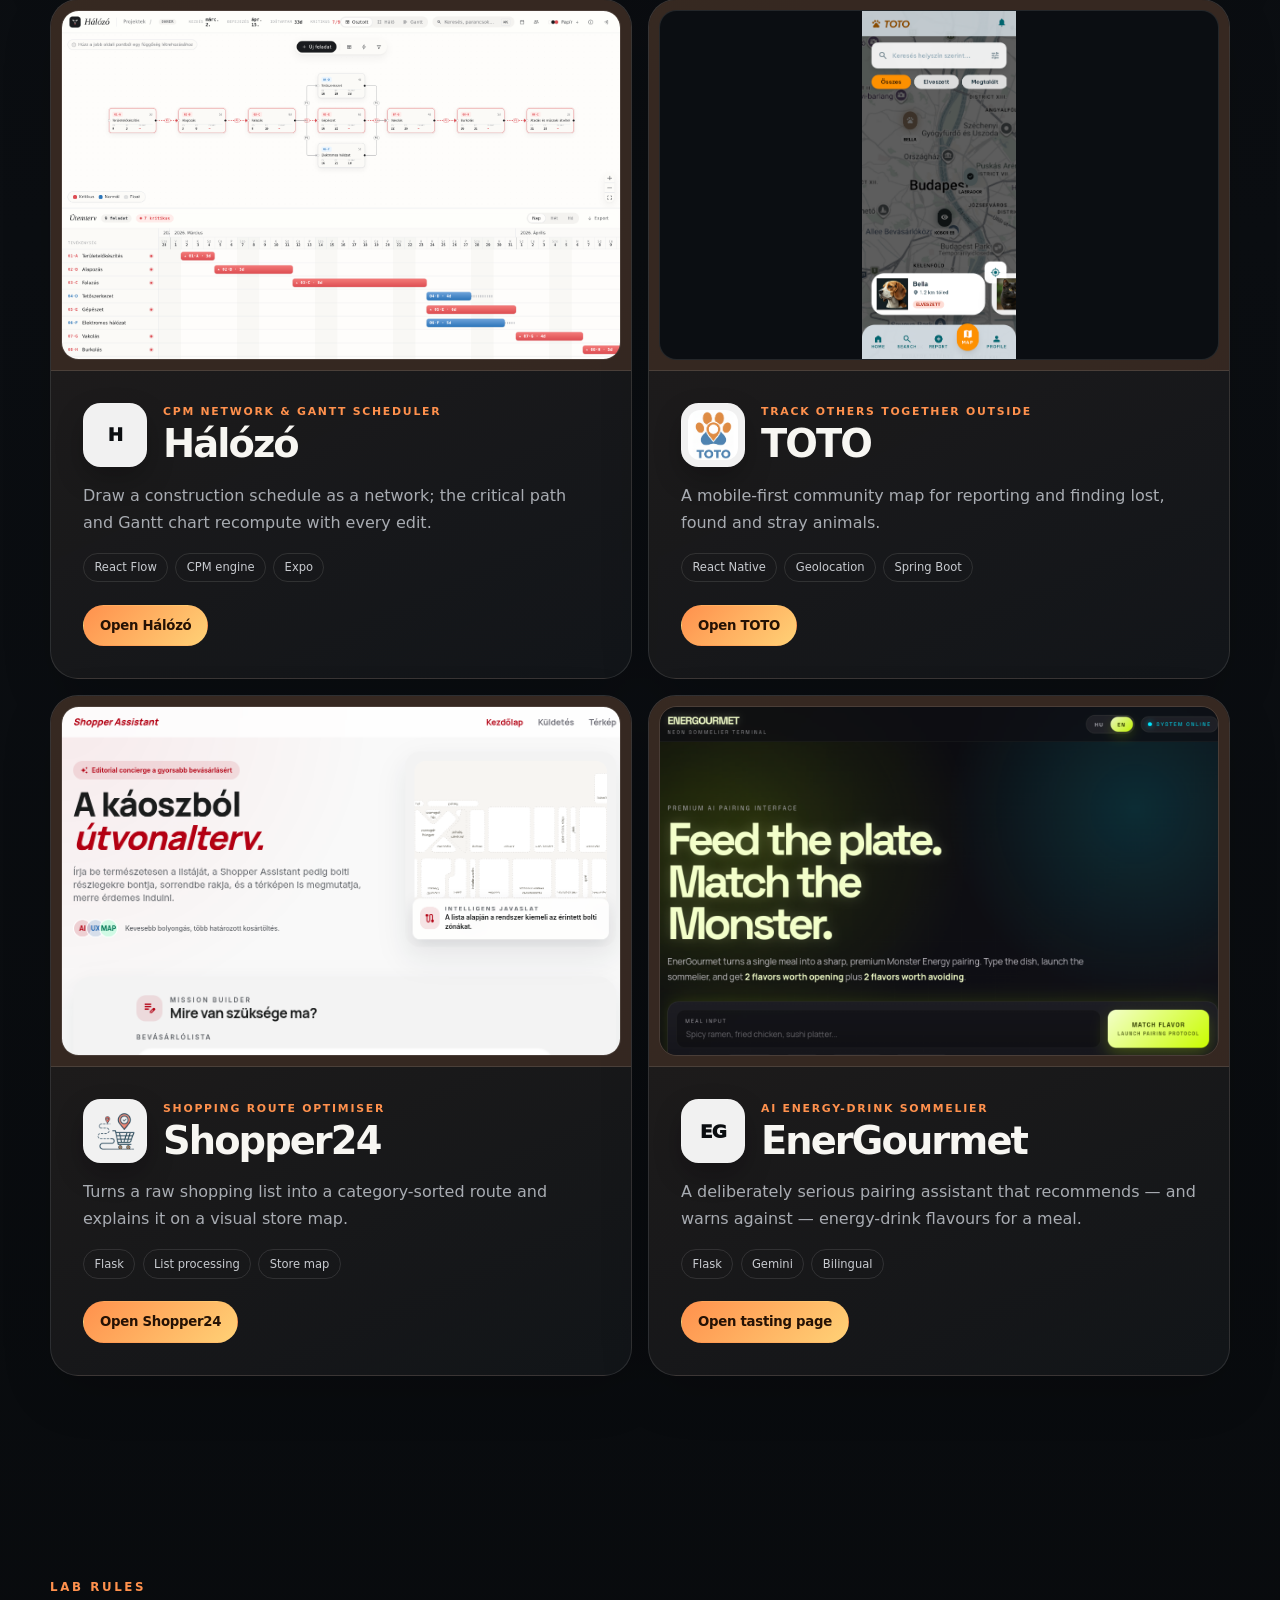
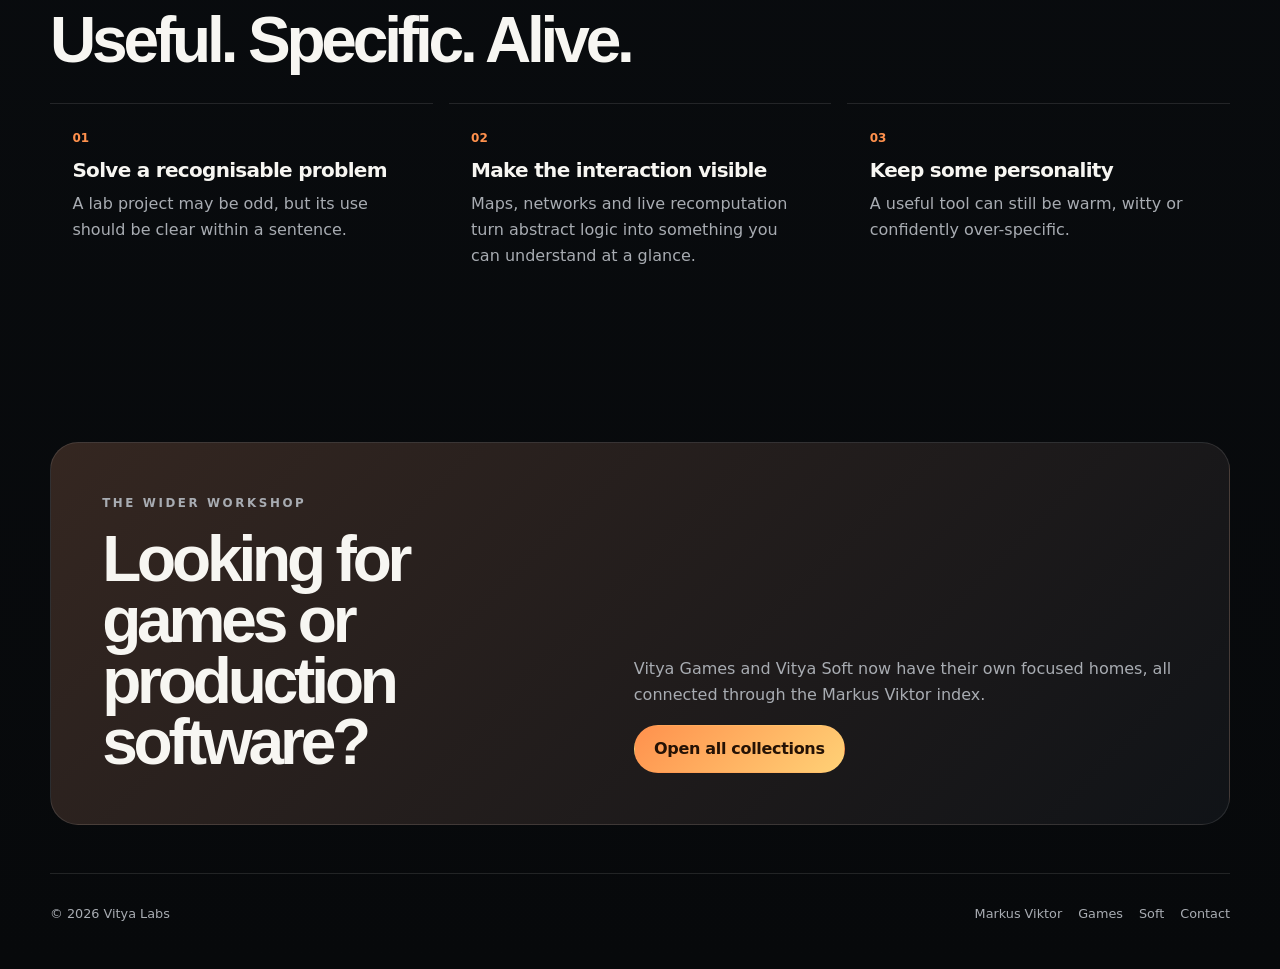
==== commit 9ec6952e: "Update favicon and logo to new version with transparent background Replaced the favicon and logo ima" ====
--- a/index.html
+++ b/index.html
@@ -6,7 +6,7 @@
   <meta name="description" content="Vitya Labs — experimental apps, utilities and playful prototypes.">
   <meta name="theme-color" content="#080a0c">
   <title>Vitya Labs — Experiments worth building</title>
-  <link rel="icon" type="image/png" href="./assets/icons/vitya-labs.png">
+  <link rel="icon" type="image/png" href="./assets/icons/vitya-labs-remove-bg-io.png">
   <link rel="stylesheet" href="./styles.css">
 </head>
 <body
@@ -17,7 +17,7 @@
   data-description-hu="Vitya Labs — kísérleti appok, eszközök és játékos prototípusok."
 >
   <header class="topbar shell">
-    <a class="brand" href="#top" aria-label="Vitya Labs home"><span class="brand-badge brand-badge-logo"><img src="./assets/icons/vitya-labs.png" alt=""></span><span class="brand-copy"><strong>Vitya Labs</strong><span>experiment / prototype</span></span></a>
+    <a class="brand" href="#top" aria-label="Vitya Labs home"><span class="brand-badge brand-badge-logo"><img src="./assets/icons/vitya-labs-remove-bg-io.png" alt=""></span><span class="brand-copy"><strong>Vitya Labs</strong><span>experiment / prototype</span></span></a>
     <nav class="topnav" aria-label="Primary navigation"><a href="#projects" data-en="Projects" data-hu="Projektek">Projects</a><a href="#principles" data-en="Lab rules" data-hu="Labor-szabályok">Lab rules</a><a href="https://markusviktor.github.io/" data-en="All collections" data-hu="Minden gyűjtemény">All collections</a></nav>
     <div class="header-actions"><div class="lang-switch" aria-label="Language"><button type="button" data-lang="en">EN</button><button type="button" data-lang="hu">HU</button></div><a class="button button-secondary button-small" href="#projects" data-en="Open the lab" data-hu="Labor megnyitása">Open the lab</a></div>
   </header>
@@ -25,7 +25,7 @@
   <main id="top">
     <section class="hero shell">
       <div><p class="eyebrow" data-en="Independent project laboratory" data-hu="Független projektlabor">Independent project laboratory</p><h1 data-en="Ideas get working versions here." data-hu="Itt az ötletek működő verziót kapnak.">Ideas get working versions here.</h1><p class="hero-lead" data-en="Vitya Labs is the shelf for useful experiments: community concepts, visual tools and AI-assisted oddities that were too interesting to leave as notes." data-hu="A Vitya Labs a hasznos kísérletek polca: közösségi koncepciók, vizuális eszközök és AI-val támogatott furcsaságok, amelyek túl érdekesek voltak ahhoz, hogy jegyzetek maradjanak.">Vitya Labs is the shelf for useful experiments: community concepts, visual tools and AI-assisted oddities that were too interesting to leave as notes.</p><div class="hero-actions"><a class="button button-primary" href="#projects" data-en="Explore five experiments" data-hu="Öt kísérlet megnyitása">Explore five experiments</a><a class="button button-secondary" href="https://markusviktor.github.io/" data-en="Back to Markus Viktor" data-hu="Vissza Markus Viktorhoz">Back to Markus Viktor</a></div></div>
-      <aside class="hero-panel"><div class="panel-top"><span>LAB / 05</span><span data-en="Curiosity in production" data-hu="Kíváncsiság működés közben">Curiosity in production</span></div><img class="panel-logo" src="./assets/icons/vitya-labs.png" alt="Vitya Labs logo"><div class="panel-note"><strong data-en="Prototype with intent." data-hu="Szándékos prototípus.">Prototype with intent.</strong><span data-en="Each project starts with a concrete problem and keeps enough personality to stay memorable." data-hu="Minden projekt konkrét problémából indul, és elég karaktert tart meg ahhoz, hogy emlékezetes legyen.">Each project starts with a concrete problem and keeps enough personality to stay memorable.</span></div></aside>
+      <aside class="hero-panel"><div class="panel-top"><span>LAB / 05</span><span data-en="Curiosity in production" data-hu="Kíváncsiság működés közben">Curiosity in production</span></div><img class="panel-logo" src="./assets/icons/vitya-labs-remove-bg-io.png" alt="Vitya Labs logo"><div class="panel-note"><strong data-en="Prototype with intent." data-hu="Szándékos prototípus.">Prototype with intent.</strong><span data-en="Each project starts with a concrete problem and keeps enough personality to stay memorable." data-hu="Minden projekt konkrét problémából indul, és elég karaktert tart meg ahhoz, hogy emlékezetes legyen.">Each project starts with a concrete problem and keeps enough personality to stay memorable.</span></div></aside>
     </section>
 
     <section class="section shell" id="projects">
--- a/styles.css
+++ b/styles.css
@@ -191,6 +191,9 @@
 
 .hero-panel {
   position: relative;
+  display: grid;
+  grid-template-rows: auto minmax(0, 1fr) auto;
+  gap: 1rem;
   min-height: 28rem;
   padding: 1.2rem;
   border: 1px solid var(--line);
@@ -209,19 +212,20 @@
   border-radius: 50%;
   border: 3rem solid color-mix(in srgb, var(--accent-2) 18%, transparent);
 }
-.panel-top { display: flex; justify-content: space-between; color: var(--muted); font-size: .7rem; font-weight: 800; letter-spacing: .14em; text-transform: uppercase; }
+.panel-top { position: relative; z-index: 2; display: flex; justify-content: space-between; color: var(--muted); font-size: .7rem; font-weight: 800; letter-spacing: .14em; text-transform: uppercase; }
 .panel-monogram { position: absolute; inset: 5rem auto auto 1.4rem; font-size: clamp(6rem, 14vw, 10rem); font-weight: 950; letter-spacing: -.11em; line-height: .78; color: var(--accent); text-shadow: 20px 20px 0 color-mix(in srgb, var(--accent-2) 16%, transparent); }
 .panel-logo {
-  position: absolute;
-  inset: 3.4rem 1.2rem 5.7rem;
-  width: calc(100% - 2.4rem);
-  height: calc(100% - 9.1rem);
+  position: relative;
+  z-index: 1;
+  width: 100%;
+  height: 100%;
+  min-height: 0;
   object-fit: contain;
   filter: drop-shadow(0 22px 34px rgba(0, 0, 0, .35));
 }
 .panel-logo--portrait { border-radius: 50%; }
-.panel-note { position: absolute; z-index: 2; right: 1.3rem; bottom: 1.3rem; width: min(15rem, 72%); padding: 1rem; border: 1px solid var(--line); border-radius: 1.2rem; background: rgba(6,8,10,.76); backdrop-filter: blur(12px); }
-.panel-note strong { display: block; margin-bottom: .35rem; }
+.panel-note { position: relative; z-index: 2; display: grid; grid-template-columns: minmax(8rem, .7fr) minmax(0, 1.3fr); align-items: start; gap: .35rem 1rem; width: 100%; padding-top: .9rem; border-top: 1px solid color-mix(in srgb, var(--accent) 38%, var(--line)); }
+.panel-note strong { display: block; margin: 0; font-size: .88rem; line-height: 1.35; }
 .panel-note span { color: var(--muted); font-size: .87rem; line-height: 1.5; }
 
 .section { padding: clamp(3.5rem, 8vw, 7rem) 0; }
@@ -309,7 +313,7 @@
   justify-content: space-between;
   align-items: end;
   gap: 2rem;
-  margin: 3rem 0;
+  margin: 3rem auto;
   padding: clamp(1.6rem, 5vw, 3.2rem);
   border: 1px solid var(--line);
   border-radius: var(--radius);
@@ -348,6 +352,8 @@
   .topbar { top: .5rem; margin-top: .5rem; padding-left: .7rem; }
   .brand-copy span, .header-actions > .button { display: none; }
   .hero { padding-top: 4.5rem; }
+  .hero-panel { min-height: 24rem; }
+  .panel-note { grid-template-columns: 1fr; }
   .project-grid { grid-template-columns: 1fr; }
   .project-card:first-child:nth-last-child(odd) { grid-column: auto; grid-template-columns: 1fr; }
   .project-card:first-child:nth-last-child(odd) .project-media { border-right: 0; border-bottom: 1px solid var(--line); }
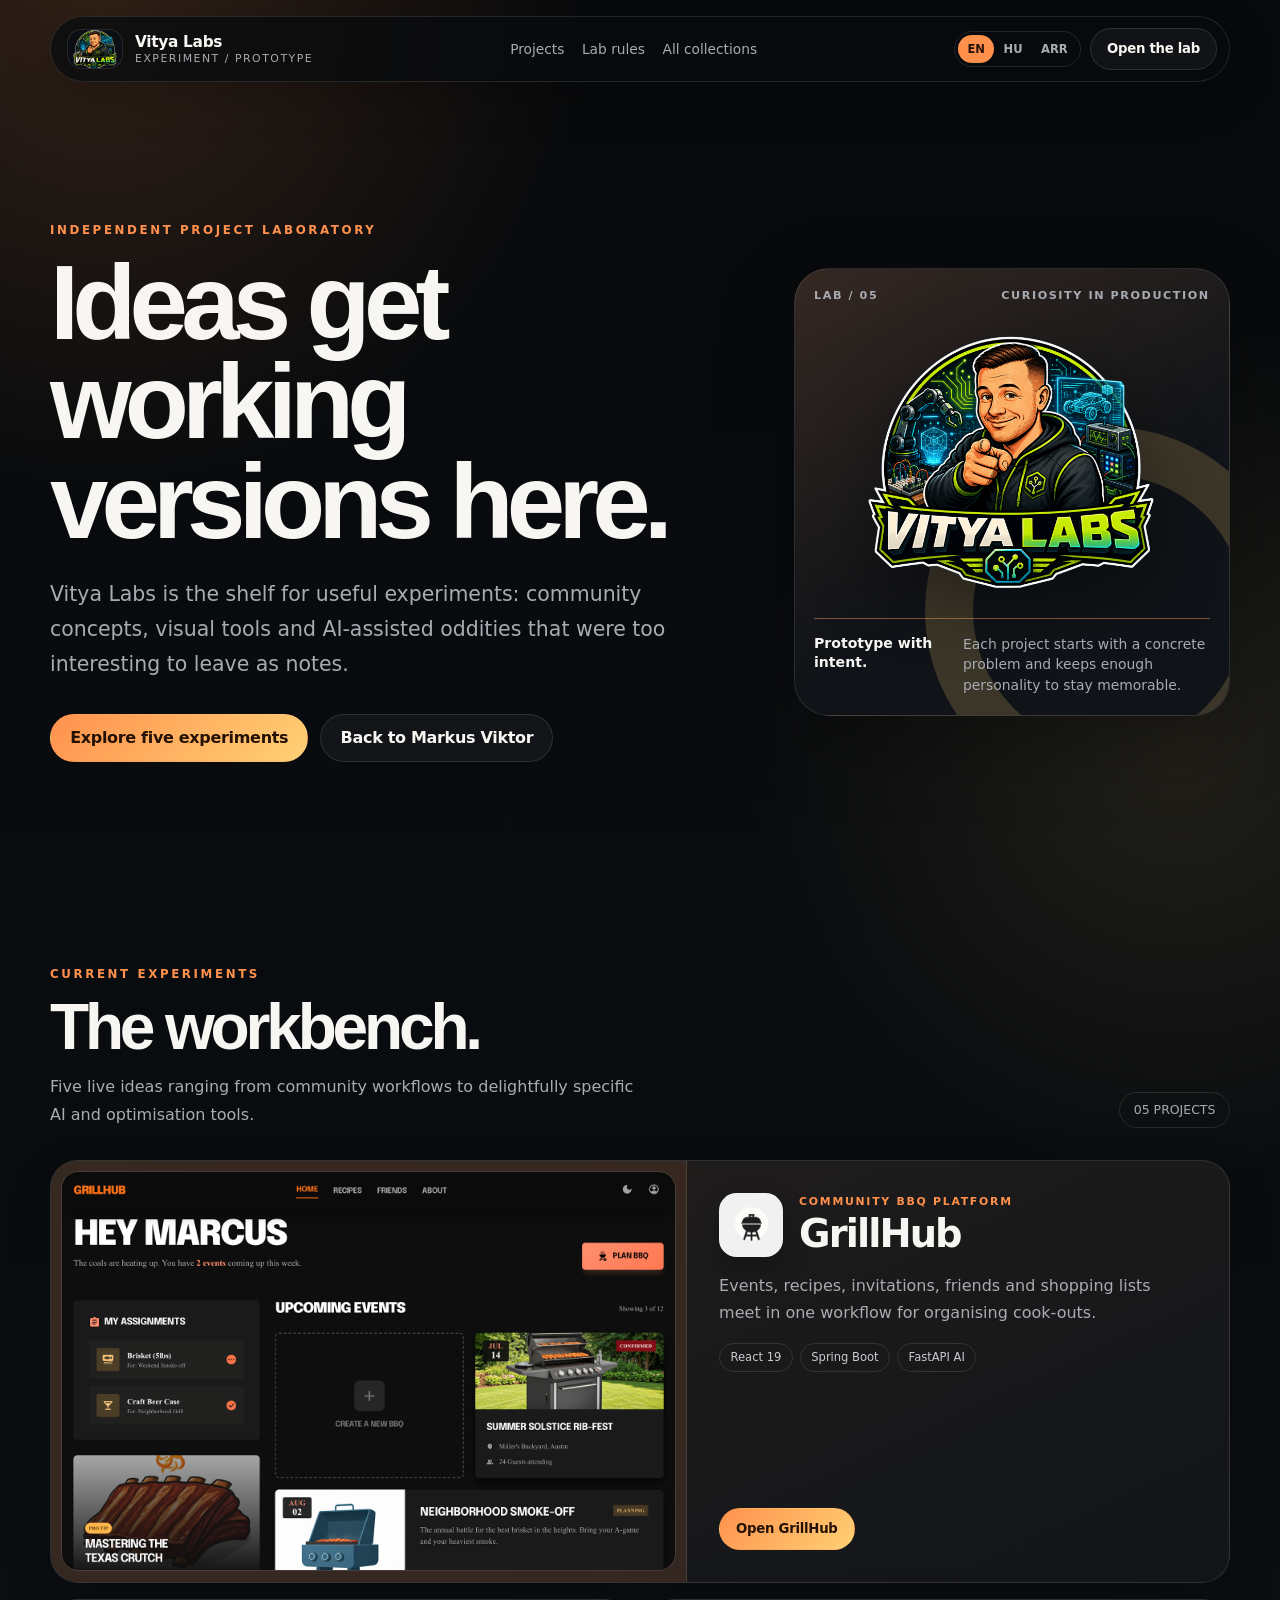
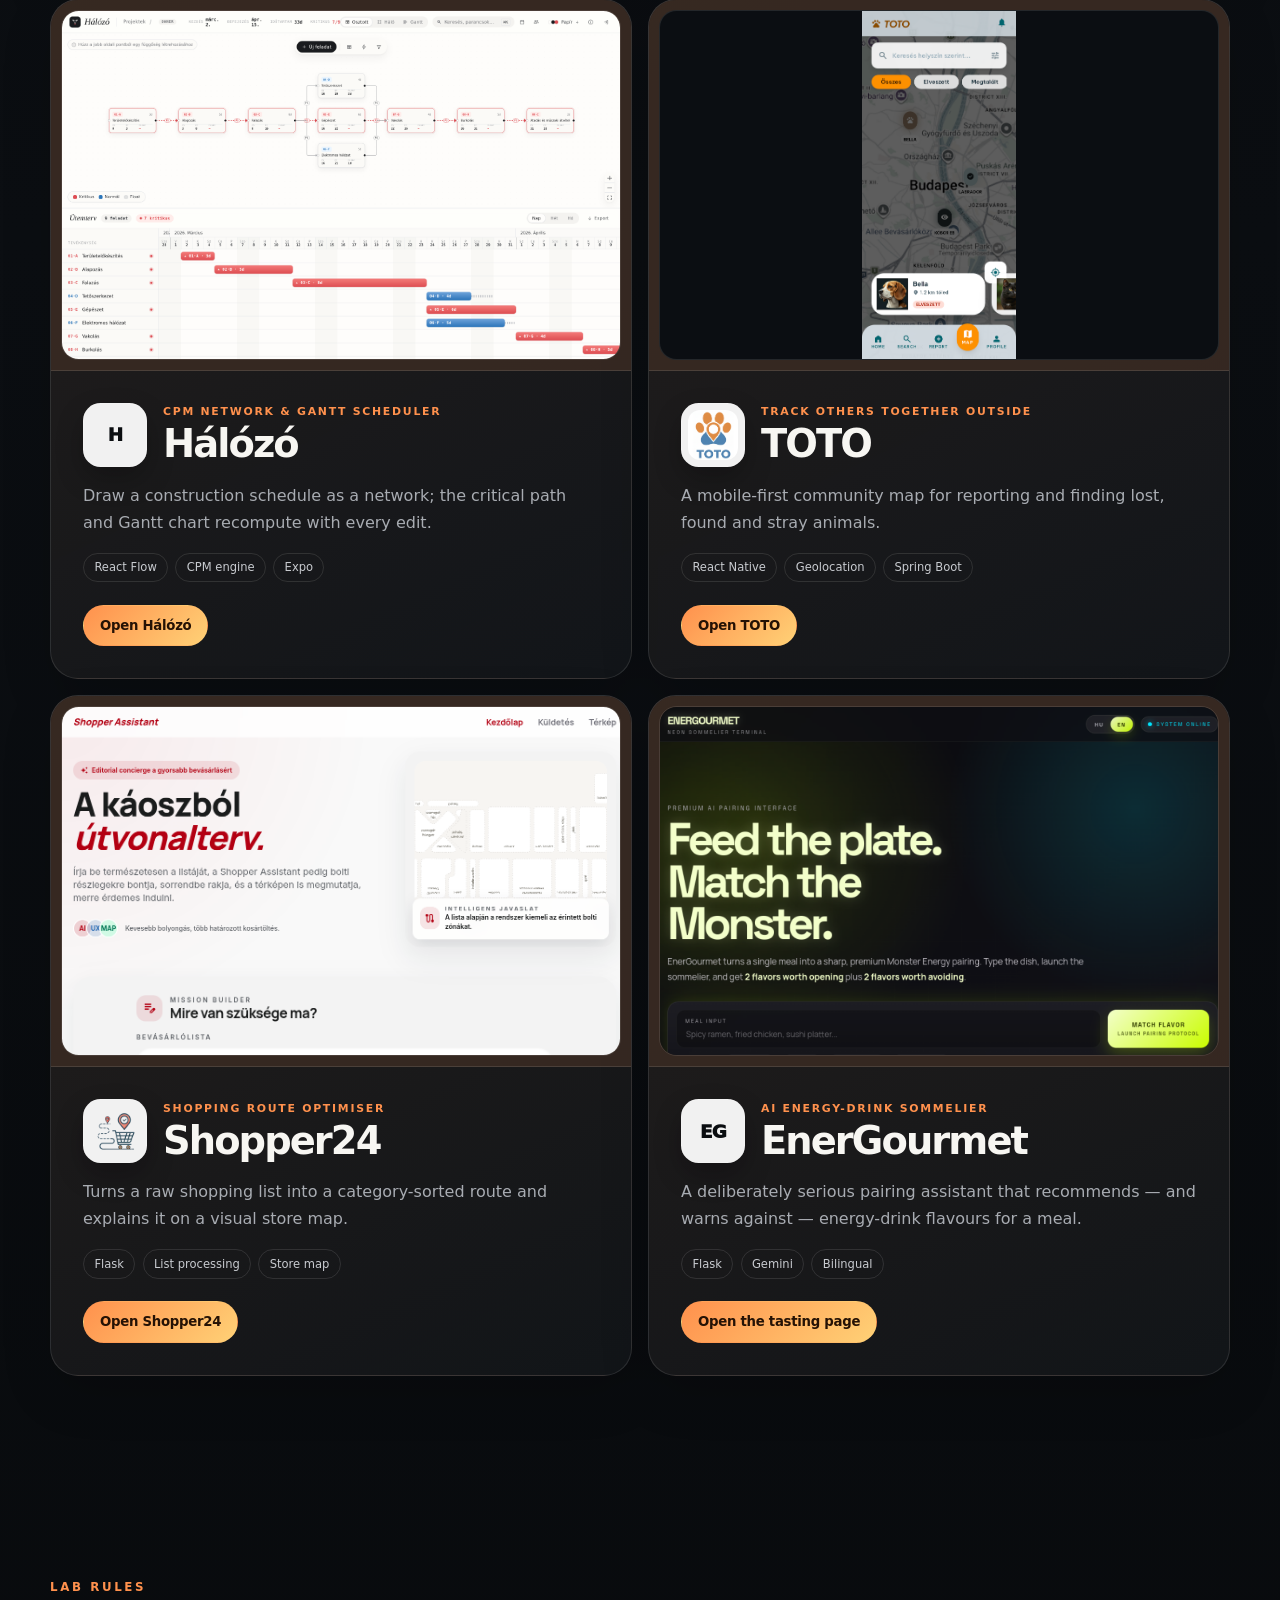
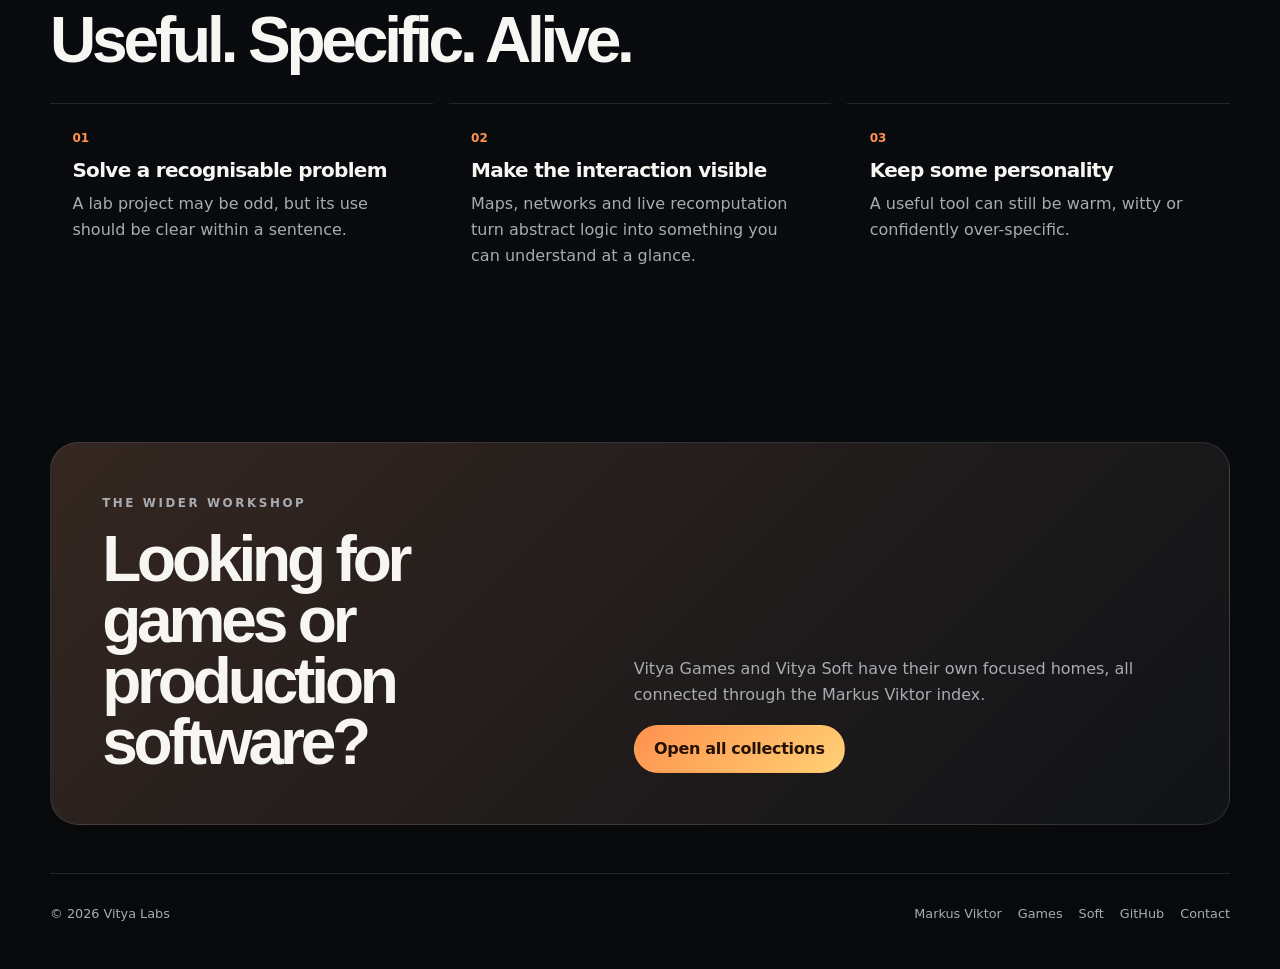
==== commit 3dd44202: "Unify site copy, add Pirate English, drop dead scripts Adopt the shared three-language engine (Engli" ====
--- a/index.html
+++ b/index.html
@@ -6,49 +6,199 @@
   <meta name="description" content="Vitya Labs — experimental apps, utilities and playful prototypes.">
   <meta name="theme-color" content="#080a0c">
   <title>Vitya Labs — Experiments worth building</title>
-  <link rel="icon" type="image/png" href="./assets/icons/vitya-labs-remove-bg-io.png">
+  <link rel="icon" type="image/png" sizes="32x32" href="./assets/icons/favicon-32x32.png">
+  <link rel="icon" type="image/png" sizes="512x512" href="./assets/icons/favicon.png">
+  <link rel="apple-touch-icon" sizes="180x180" href="./assets/icons/apple-touch-icon.png">
   <link rel="stylesheet" href="./styles.css">
 </head>
 <body
   data-brand="labs"
   data-title-en="Vitya Labs — Experiments worth building"
   data-title-hu="Vitya Labs — Kísérletek, amelyeket érdemes megépíteni"
+  data-title-pr="Vitya Labs — Experiments worth buildin'"
   data-description-en="Vitya Labs — experimental apps, utilities and playful prototypes."
   data-description-hu="Vitya Labs — kísérleti appok, eszközök és játékos prototípusok."
+  data-description-pr="Vitya Labs — experimental apps, handy tools an' playful prototypes."
 >
   <header class="topbar shell">
-    <a class="brand" href="#top" aria-label="Vitya Labs home"><span class="brand-badge brand-badge-logo"><img src="./assets/icons/vitya-labs-remove-bg-io.png" alt=""></span><span class="brand-copy"><strong>Vitya Labs</strong><span>experiment / prototype</span></span></a>
-    <nav class="topnav" aria-label="Primary navigation"><a href="#projects" data-en="Projects" data-hu="Projektek">Projects</a><a href="#principles" data-en="Lab rules" data-hu="Labor-szabályok">Lab rules</a><a href="https://markusviktor.github.io/" data-en="All collections" data-hu="Minden gyűjtemény">All collections</a></nav>
-    <div class="header-actions"><div class="lang-switch" aria-label="Language"><button type="button" data-lang="en">EN</button><button type="button" data-lang="hu">HU</button></div><a class="button button-secondary button-small" href="#projects" data-en="Open the lab" data-hu="Labor megnyitása">Open the lab</a></div>
+    <a class="brand" href="#top" aria-label="Vitya Labs home">
+      <span class="brand-badge brand-badge-logo"><img src="./assets/icons/vitya-labs-remove-bg-io.png" alt=""></span>
+      <span class="brand-copy"><strong>Vitya Labs</strong><span>experiment / prototype</span></span>
+    </a>
+    <nav class="topnav" aria-label="Primary navigation">
+      <a href="#projects" data-en="Projects" data-hu="Projektek" data-pr="Projects">Projects</a>
+      <a href="#principles" data-en="Lab rules" data-hu="Labor-szabályok" data-pr="The ship's code">Lab rules</a>
+      <a href="https://markusviktor.github.io/" data-en="All collections" data-hu="Minden gyűjtemény" data-pr="All the holds">All collections</a>
+    </nav>
+    <div class="header-actions">
+      <div class="lang-switch" role="group" aria-label="Language">
+        <button type="button" data-lang="en">EN</button><button type="button" data-lang="hu">HU</button><button type="button" data-lang="pr" title="Pirate English">ARR</button>
+      </div>
+      <a class="button button-secondary button-small" href="#projects" data-en="Open the lab" data-hu="Labor megnyitása" data-pr="Board the lab">Open the lab</a>
+    </div>
   </header>
 
   <main id="top">
     <section class="hero shell">
-      <div><p class="eyebrow" data-en="Independent project laboratory" data-hu="Független projektlabor">Independent project laboratory</p><h1 data-en="Ideas get working versions here." data-hu="Itt az ötletek működő verziót kapnak.">Ideas get working versions here.</h1><p class="hero-lead" data-en="Vitya Labs is the shelf for useful experiments: community concepts, visual tools and AI-assisted oddities that were too interesting to leave as notes." data-hu="A Vitya Labs a hasznos kísérletek polca: közösségi koncepciók, vizuális eszközök és AI-val támogatott furcsaságok, amelyek túl érdekesek voltak ahhoz, hogy jegyzetek maradjanak.">Vitya Labs is the shelf for useful experiments: community concepts, visual tools and AI-assisted oddities that were too interesting to leave as notes.</p><div class="hero-actions"><a class="button button-primary" href="#projects" data-en="Explore five experiments" data-hu="Öt kísérlet megnyitása">Explore five experiments</a><a class="button button-secondary" href="https://markusviktor.github.io/" data-en="Back to Markus Viktor" data-hu="Vissza Markus Viktorhoz">Back to Markus Viktor</a></div></div>
-      <aside class="hero-panel"><div class="panel-top"><span>LAB / 05</span><span data-en="Curiosity in production" data-hu="Kíváncsiság működés közben">Curiosity in production</span></div><img class="panel-logo" src="./assets/icons/vitya-labs-remove-bg-io.png" alt="Vitya Labs logo"><div class="panel-note"><strong data-en="Prototype with intent." data-hu="Szándékos prototípus.">Prototype with intent.</strong><span data-en="Each project starts with a concrete problem and keeps enough personality to stay memorable." data-hu="Minden projekt konkrét problémából indul, és elég karaktert tart meg ahhoz, hogy emlékezetes legyen.">Each project starts with a concrete problem and keeps enough personality to stay memorable.</span></div></aside>
+      <div>
+        <p class="eyebrow" data-en="Independent project laboratory" data-hu="Független projektlabor" data-pr="Independent project laboratory">Independent project laboratory</p>
+        <h1 data-en="Ideas get working versions here." data-hu="Itt az ötletek működő verziót kapnak." data-pr="Here be ideas, hauled up an' made seaworthy.">Ideas get working versions here.</h1>
+        <p class="hero-lead" data-en="Vitya Labs is the shelf for useful experiments: community concepts, visual tools and AI-assisted oddities that were too interesting to leave as notes." data-hu="A Vitya Labs a hasznos kísérletek polca: közösségi koncepciók, vizuális eszközök és AI-val támogatott furcsaságok, amelyek túl érdekesek voltak ahhoz, hogy jegyzetek maradjanak." data-pr="Vitya Labs be the shelf for useful experiments: community notions, visual tools an' AI-assisted oddities that were far too interesting to be left as scribbles.">Vitya Labs is the shelf for useful experiments: community concepts, visual tools and AI-assisted oddities that were too interesting to leave as notes.</p>
+        <div class="hero-actions">
+          <a class="button button-primary" href="#projects" data-en="Explore five experiments" data-hu="Öt kísérlet megnyitása" data-pr="Inspect five experiments">Explore five experiments</a>
+          <a class="button button-secondary" href="https://markusviktor.github.io/" data-en="Back to Markus Viktor" data-hu="Vissza Markus Viktorhoz" data-pr="Back to Markus Viktor">Back to Markus Viktor</a>
+        </div>
+      </div>
+      <aside class="hero-panel" aria-label="Vitya Labs overview">
+        <div class="panel-top"><span>LAB / 05</span><span data-en="Curiosity in production" data-hu="Kíváncsiság működés közben" data-pr="Curiosity, fully rigged">Curiosity in production</span></div>
+        <img class="panel-logo" src="./assets/icons/vitya-labs-remove-bg-io.png" alt="Vitya Labs logo">
+        <div class="panel-note">
+          <strong data-en="Prototype with intent." data-hu="Szándékos prototípus." data-pr="Prototype with intent.">Prototype with intent.</strong>
+          <span data-en="Each project starts with a concrete problem and keeps enough personality to stay memorable." data-hu="Minden projekt konkrét problémából indul, és elég karaktert tart meg ahhoz, hogy emlékezetes legyen." data-pr="Every project starts from a real problem an' keeps enough swagger to stay memorable.">Each project starts with a concrete problem and keeps enough personality to stay memorable.</span>
+        </div>
+      </aside>
     </section>
 
     <section class="section shell" id="projects">
-      <div class="section-heading"><div><p class="eyebrow" data-en="Current experiments" data-hu="Jelenlegi kísérletek">Current experiments</p><h2 data-en="The workbench." data-hu="A munkapad.">The workbench.</h2><p data-en="Five live ideas ranging from community workflows to delightfully specific AI and optimisation tools." data-hu="Öt élő ötlet a közösségi workflow-któl a kellemesen specifikus AI- és optimalizáló eszközökig.">Five live ideas ranging from community workflows to delightfully specific AI and optimisation tools.</p></div><span class="count-pill">05 PROJECTS</span></div>
+      <div class="section-heading">
+        <div>
+          <p class="eyebrow" data-en="Current experiments" data-hu="Jelenlegi kísérletek" data-pr="Current experiments">Current experiments</p>
+          <h2 data-en="The workbench." data-hu="A munkapad." data-pr="The workbench.">The workbench.</h2>
+          <p data-en="Five live ideas ranging from community workflows to delightfully specific AI and optimisation tools." data-hu="Öt élő ötlet a közösségi workflow-któl a kellemesen specifikus AI- és optimalizáló eszközökig." data-pr="Five livin' ideas, from community routines to delightfully over-specific AI an' optimisation tools.">Five live ideas ranging from community workflows to delightfully specific AI and optimisation tools.</p>
+        </div>
+        <span class="count-pill">05 PROJECTS</span>
+      </div>
       <div class="project-grid">
-        <article class="project-card"><div class="project-media"><img src="./assets/screenshots/grillhub.png" alt="GrillHub interface" loading="eager"></div><div class="project-body"><div class="project-heading"><span class="project-icon-shell"><img class="project-icon" src="./assets/icons/grillhub-logo.png" alt=""></span><div class="project-heading-copy"><p class="project-kicker" data-en="Community BBQ platform" data-hu="Közösségi BBQ platform">Community BBQ platform</p><h3>GrillHub</h3></div></div><p class="project-summary" data-en="Events, recipes, invitations, friends and shopping lists meet in one workflow for organising cook-outs." data-hu="Események, receptek, meghívók, barátok és bevásárlólisták találkoznak egyetlen közös sütésszervező workflow-ban.">Events, recipes, invitations, friends and shopping lists meet in one workflow for organising cook-outs.</p><div class="tags"><span class="tag">React 19</span><span class="tag">Spring Boot</span><span class="tag">FastAPI AI</span></div><div class="project-links"><a class="button button-primary button-small" href="https://grillhub.vityalabs.com/" data-en="Open GrillHub" data-hu="GrillHub megnyitása">Open GrillHub</a></div></div></article>
-
-        <article class="project-card"><div class="project-media"><img src="./assets/screenshots/halozo.png" alt="Hálózó network and Gantt interface" loading="lazy"></div><div class="project-body"><div class="project-heading"><span class="project-icon-shell"><span class="project-icon project-icon--monogram" aria-hidden="true">H</span></span><div class="project-heading-copy"><p class="project-kicker" data-en="CPM network &amp; Gantt scheduler" data-hu="CPM hálódiagram és Gantt ütemező">CPM network &amp; Gantt scheduler</p><h3>Hálózó</h3></div></div><p class="project-summary" data-en="Draw a construction schedule as a network; the critical path and Gantt chart recompute with every edit." data-hu="Rajzold fel az építési ütemtervet hálóként; a kritikus út és a Gantt minden szerkesztésre újraszámol.">Draw a construction schedule as a network; the critical path and Gantt chart recompute with every edit.</p><div class="tags"><span class="tag">React Flow</span><span class="tag">CPM engine</span><span class="tag">Expo</span></div><div class="project-links"><a class="button button-primary button-small" href="https://halozo.vityalabs.com/" data-en="Open Hálózó" data-hu="Hálózó megnyitása">Open Hálózó</a></div></div></article>
-
-        <article class="project-card"><div class="project-media project-media--contain"><img src="./assets/screenshots/toto.png" alt="TOTO lost animal reporting interface" loading="lazy"></div><div class="project-body"><div class="project-heading"><span class="project-icon-shell"><img class="project-icon" src="./assets/icons/toto-logo.png" alt=""></span><div class="project-heading-copy"><p class="project-kicker">Track Others Together Outside</p><h3>TOTO</h3></div></div><p class="project-summary" data-en="A mobile-first community map for reporting and finding lost, found and stray animals." data-hu="Mobile-first közösségi térkép elveszett, megtalált és kóbor állatok bejelentésére és keresésére.">A mobile-first community map for reporting and finding lost, found and stray animals.</p><div class="tags"><span class="tag">React Native</span><span class="tag">Geolocation</span><span class="tag">Spring Boot</span></div><div class="project-links"><a class="button button-primary button-small" href="https://toto.vityalabs.com/" data-en="Open TOTO" data-hu="TOTO megnyitása">Open TOTO</a></div></div></article>
-
-        <article class="project-card"><div class="project-media"><img src="./assets/screenshots/shopper24.png" alt="Shopper24 store route interface" loading="lazy"></div><div class="project-body"><div class="project-heading"><span class="project-icon-shell"><img class="project-icon" src="./assets/icons/shopper24-logo.png" alt=""></span><div class="project-heading-copy"><p class="project-kicker" data-en="Shopping route optimiser" data-hu="Bevásárlási útvonal-optimalizáló">Shopping route optimiser</p><h3>Shopper24</h3></div></div><p class="project-summary" data-en="Turns a raw shopping list into a category-sorted route and explains it on a visual store map." data-hu="Nyers bevásárlólistából kategóriákba rendezett útvonalat készít, és vizuális bolttérképen mutatja meg.">Turns a raw shopping list into a category-sorted route and explains it on a visual store map.</p><div class="tags"><span class="tag">Flask</span><span class="tag">List processing</span><span class="tag">Store map</span></div><div class="project-links"><a class="button button-primary button-small" href="https://shopper24.vityalabs.com/" data-en="Open Shopper24" data-hu="Shopper24 megnyitása">Open Shopper24</a></div></div></article>
-
-        <article class="project-card"><div class="project-media"><img src="./assets/screenshots/energourmet.png" alt="EnerGourmet pairing interface" loading="lazy"></div><div class="project-body"><div class="project-heading"><span class="project-icon-shell"><span class="project-icon project-icon--monogram" aria-hidden="true">EG</span></span><div class="project-heading-copy"><p class="project-kicker" data-en="AI energy-drink sommelier" data-hu="AI energiaital-sommelier">AI energy-drink sommelier</p><h3>EnerGourmet</h3></div></div><p class="project-summary" data-en="A deliberately serious pairing assistant that recommends — and warns against — energy-drink flavours for a meal." data-hu="Szándékosan komoly pairing asszisztens, amely energiaital-ízeket ajánl — és ellenjavall — egy étel mellé.">A deliberately serious pairing assistant that recommends — and warns against — energy-drink flavours for a meal.</p><div class="tags"><span class="tag">Flask</span><span class="tag">Gemini</span><span class="tag">Bilingual</span></div><div class="project-links"><a class="button button-primary button-small" href="https://energourmet.vityalabs.com/" data-en="Open tasting page" data-hu="Kóstolóoldal megnyitása">Open tasting page</a></div></div></article>
-      </div>
-    </section>
-
-    <section class="section shell" id="principles"><div class="section-heading"><div><p class="eyebrow" data-en="Lab rules" data-hu="Labor-szabályok">Lab rules</p><h2 data-en="Useful. Specific. Alive." data-hu="Hasznos. Specifikus. Élő.">Useful. Specific. Alive.</h2></div></div><div class="principles"><article class="principle"><span>01</span><h3 data-en="Solve a recognisable problem" data-hu="Ismerős problémát oldjon meg">Solve a recognisable problem</h3><p data-en="A lab project may be odd, but its use should be clear within a sentence." data-hu="Egy laborprojekt lehet furcsa, de egy mondatból legyen világos, mire jó.">A lab project may be odd, but its use should be clear within a sentence.</p></article><article class="principle"><span>02</span><h3 data-en="Make the interaction visible" data-hu="Legyen látható az interakció">Make the interaction visible</h3><p data-en="Maps, networks and live recomputation turn abstract logic into something you can understand at a glance." data-hu="A térképek, hálók és élő újraszámítások az absztrakt logikát egy pillantással érthetővé teszik.">Maps, networks and live recomputation turn abstract logic into something you can understand at a glance.</p></article><article class="principle"><span>03</span><h3 data-en="Keep some personality" data-hu="Maradjon benne karakter">Keep some personality</h3><p data-en="A useful tool can still be warm, witty or confidently over-specific." data-hu="Egy hasznos eszköz is lehet meleg, szellemes vagy magabiztosan túlspecifikus.">A useful tool can still be warm, witty or confidently over-specific.</p></article></div></section>
-
-    <section class="closing shell"><div><p class="eyebrow" data-en="The wider workshop" data-hu="A tágabb műhely">The wider workshop</p><h2 data-en="Looking for games or production software?" data-hu="Játékot vagy éles szoftvert keresel?">Looking for games or production software?</h2></div><div><p data-en="Vitya Games and Vitya Soft now have their own focused homes, all connected through the Markus Viktor index." data-hu="A Vitya Games és a Vitya Soft külön fókuszált otthont kapott, mindkettő a Markus Viktor központi oldalán keresztül kapcsolódik.">Vitya Games and Vitya Soft now have their own focused homes, all connected through the Markus Viktor index.</p><a class="button button-primary" href="https://markusviktor.github.io/" data-en="Open all collections" data-hu="Minden gyűjtemény">Open all collections</a></div></section>
+        <article class="project-card">
+          <div class="project-media"><img src="./assets/screenshots/grillhub.png" alt="GrillHub interface" loading="eager"></div>
+          <div class="project-body">
+            <div class="project-heading">
+              <span class="project-icon-shell"><img class="project-icon" src="./assets/icons/grillhub-logo.png" alt=""></span>
+              <div class="project-heading-copy">
+                <p class="project-kicker" data-en="Community BBQ platform" data-hu="Közösségi BBQ platform" data-pr="Community galley platform">Community BBQ platform</p>
+                <h3>GrillHub</h3>
+              </div>
+            </div>
+            <p class="project-summary" data-en="Events, recipes, invitations, friends and shopping lists meet in one workflow for organising cook-outs." data-hu="Események, receptek, meghívók, barátok és bevásárlólisták találkoznak egyetlen közös sütésszervező workflow-ban." data-pr="Feasts, recipes, invitations, shipmates an' provision lists meet in one workflow for organisin' a proper cook-out.">Events, recipes, invitations, friends and shopping lists meet in one workflow for organising cook-outs.</p>
+            <div class="tags"><span class="tag">React 19</span><span class="tag">Spring Boot</span><span class="tag">FastAPI AI</span></div>
+            <div class="project-links"><a class="button button-primary button-small" href="https://grillhub.vityalabs.com/" data-en="Open GrillHub" data-hu="GrillHub megnyitása" data-pr="Board GrillHub">Open GrillHub</a></div>
+          </div>
+        </article>
+
+        <article class="project-card">
+          <div class="project-media"><img src="./assets/screenshots/halozo.png" alt="Hálózó network and Gantt interface" loading="lazy"></div>
+          <div class="project-body">
+            <div class="project-heading">
+              <span class="project-icon-shell"><span class="project-icon project-icon--monogram" aria-hidden="true">H</span></span>
+              <div class="project-heading-copy">
+                <p class="project-kicker" data-en="CPM network &amp; Gantt scheduler" data-hu="CPM hálódiagram és Gantt ütemező" data-pr="CPM net &amp; Gantt navigation chart">CPM network &amp; Gantt scheduler</p>
+                <h3>Hálózó</h3>
+              </div>
+            </div>
+            <p class="project-summary" data-en="Draw a construction schedule as a network; the critical path and Gantt chart recompute with every edit." data-hu="Rajzold fel az építési ütemtervet hálóként; a kritikus út és a Gantt minden szerkesztésre újraszámol." data-pr="Chart a buildin' schedule as a net; the critical path an' the Gantt redraw themselves with every edit.">Draw a construction schedule as a network; the critical path and Gantt chart recompute with every edit.</p>
+            <div class="tags"><span class="tag">React Flow</span><span class="tag">CPM engine</span><span class="tag">Expo</span></div>
+            <div class="project-links"><a class="button button-primary button-small" href="https://halozo.vityalabs.com/" data-en="Open Hálózó" data-hu="Hálózó megnyitása" data-pr="Board Hálózó">Open Hálózó</a></div>
+          </div>
+        </article>
+
+        <article class="project-card">
+          <div class="project-media project-media--contain"><img src="./assets/screenshots/toto.png" alt="TOTO lost animal reporting interface" loading="lazy"></div>
+          <div class="project-body">
+            <div class="project-heading">
+              <span class="project-icon-shell"><img class="project-icon" src="./assets/icons/toto-logo.png" alt=""></span>
+              <div class="project-heading-copy">
+                <p class="project-kicker">Track Others Together Outside</p>
+                <h3>TOTO</h3>
+              </div>
+            </div>
+            <p class="project-summary" data-en="A mobile-first community map for reporting and finding lost, found and stray animals." data-hu="Mobile-first közösségi térkép elveszett, megtalált és kóbor állatok bejelentésére és keresésére." data-pr="A mobile-first community chart for reportin' an' findin' lost, found an' wanderin' beasts.">A mobile-first community map for reporting and finding lost, found and stray animals.</p>
+            <div class="tags"><span class="tag">React Native</span><span class="tag">Geolocation</span><span class="tag">Spring Boot</span></div>
+            <div class="project-links"><a class="button button-primary button-small" href="https://toto.vityalabs.com/" data-en="Open TOTO" data-hu="TOTO megnyitása" data-pr="Board TOTO">Open TOTO</a></div>
+          </div>
+        </article>
+
+        <article class="project-card">
+          <div class="project-media"><img src="./assets/screenshots/shopper24.png" alt="Shopper24 store route interface" loading="lazy"></div>
+          <div class="project-body">
+            <div class="project-heading">
+              <span class="project-icon-shell"><img class="project-icon" src="./assets/icons/shopper24-logo.png" alt=""></span>
+              <div class="project-heading-copy">
+                <p class="project-kicker" data-en="Shopping route optimiser" data-hu="Bevásárlási útvonal-optimalizáló" data-pr="Provisionin' route optimiser">Shopping route optimiser</p>
+                <h3>Shopper24</h3>
+              </div>
+            </div>
+            <p class="project-summary" data-en="Turns a raw shopping list into a category-sorted route and explains it on a visual store map." data-hu="Nyers bevásárlólistából kategóriákba rendezett útvonalat készít, és vizuális bolttérképen mutatja meg." data-pr="Turns a scrawled provision list into a sorted route an' lays it out on a proper chart of the store.">Turns a raw shopping list into a category-sorted route and explains it on a visual store map.</p>
+            <div class="tags"><span class="tag">Flask</span><span class="tag">List processing</span><span class="tag">Store map</span></div>
+            <div class="project-links"><a class="button button-primary button-small" href="https://shopper24.vityalabs.com/" data-en="Open Shopper24" data-hu="Shopper24 megnyitása" data-pr="Board Shopper24">Open Shopper24</a></div>
+          </div>
+        </article>
+
+        <article class="project-card">
+          <div class="project-media"><img src="./assets/screenshots/energourmet.png" alt="EnerGourmet pairing interface" loading="lazy"></div>
+          <div class="project-body">
+            <div class="project-heading">
+              <span class="project-icon-shell"><span class="project-icon project-icon--monogram" aria-hidden="true">EG</span></span>
+              <div class="project-heading-copy">
+                <p class="project-kicker" data-en="AI energy-drink sommelier" data-hu="AI energiaital-sommelier" data-pr="AI energy-grog sommelier">AI energy-drink sommelier</p>
+                <h3>EnerGourmet</h3>
+              </div>
+            </div>
+            <p class="project-summary" data-en="A deliberately serious pairing assistant that recommends — and warns against — energy-drink flavours for a meal." data-hu="Szándékosan komoly pairing asszisztens, amely energiaital-ízeket ajánl — és ellenjavall — egy étel mellé." data-pr="A deliberately solemn pairin' mate that recommends — an' sternly warns against — energy-grog flavours for yer supper.">A deliberately serious pairing assistant that recommends — and warns against — energy-drink flavours for a meal.</p>
+            <div class="tags"><span class="tag">Flask</span><span class="tag">Gemini</span><span class="tag">Bilingual</span></div>
+            <div class="project-links"><a class="button button-primary button-small" href="https://energourmet.vityalabs.com/" data-en="Open the tasting page" data-hu="Kóstolóoldal megnyitása" data-pr="Board the tastin' deck">Open the tasting page</a></div>
+          </div>
+        </article>
+      </div>
+    </section>
+
+    <section class="section shell" id="principles">
+      <div class="section-heading">
+        <div>
+          <p class="eyebrow" data-en="Lab rules" data-hu="Labor-szabályok" data-pr="The ship's code">Lab rules</p>
+          <h2 data-en="Useful. Specific. Alive." data-hu="Hasznos. Specifikus. Élő." data-pr="Useful. Specific. Alive.">Useful. Specific. Alive.</h2>
+        </div>
+      </div>
+      <div class="principles">
+        <article class="principle">
+          <span>01</span>
+          <h3 data-en="Solve a recognisable problem" data-hu="Ismerős problémát oldjon meg" data-pr="Solve a trouble folk recognise">Solve a recognisable problem</h3>
+          <p data-en="A lab project may be odd, but its use should be clear within a sentence." data-hu="Egy laborprojekt lehet furcsa, de egy mondatból legyen világos, mire jó." data-pr="A lab project may be odd, but one sentence should tell ye what it be good for.">A lab project may be odd, but its use should be clear within a sentence.</p>
+        </article>
+        <article class="principle">
+          <span>02</span>
+          <h3 data-en="Make the interaction visible" data-hu="Legyen látható az interakció" data-pr="Keep the workin's on deck">Make the interaction visible</h3>
+          <p data-en="Maps, networks and live recomputation turn abstract logic into something you can understand at a glance." data-hu="A térképek, hálók és élő újraszámítások az absztrakt logikát egy pillantással érthetővé teszik." data-pr="Charts, nets an' live recalculation turn abstract logic into somethin' ye grasp at a glance.">Maps, networks and live recomputation turn abstract logic into something you can understand at a glance.</p>
+        </article>
+        <article class="principle">
+          <span>03</span>
+          <h3 data-en="Keep some personality" data-hu="Maradjon benne karakter" data-pr="Keep some swagger aboard">Keep some personality</h3>
+          <p data-en="A useful tool can still be warm, witty or confidently over-specific." data-hu="Egy hasznos eszköz is lehet meleg, szellemes vagy magabiztosan túlspecifikus." data-pr="A useful tool can still be warm, witty or gloriously over-specific.">A useful tool can still be warm, witty or confidently over-specific.</p>
+        </article>
+      </div>
+    </section>
+
+    <section class="closing shell">
+      <div>
+        <p class="eyebrow" data-en="The wider workshop" data-hu="A tágabb műhely" data-pr="The wider shipyard">The wider workshop</p>
+        <h2 data-en="Looking for games or production software?" data-hu="Játékot vagy éles szoftvert keresel?" data-pr="Lookin' for games or workin' rigs?">Looking for games or production software?</h2>
+      </div>
+      <div>
+        <p data-en="Vitya Games and Vitya Soft have their own focused homes, all connected through the Markus Viktor index." data-hu="A Vitya Games és a Vitya Soft külön fókuszált otthont kapott, mindkettő a Markus Viktor központi oldalán keresztül kapcsolódik." data-pr="Vitya Games an' Vitya Soft have berths of their own, all connected through the Markus Viktor index.">Vitya Games and Vitya Soft have their own focused homes, all connected through the Markus Viktor index.</p>
+        <a class="button button-primary" href="https://markusviktor.github.io/" data-en="Open all collections" data-hu="Minden gyűjtemény megnyitása" data-pr="Open all the holds">Open all collections</a>
+      </div>
+    </section>
   </main>
 
-  <footer class="footer shell"><span>© <span data-current-year></span> Vitya Labs</span><nav class="footer-links"><a href="https://markusviktor.github.io/">Markus Viktor</a><a href="https://vitya-games.github.io/">Games</a><a href="https://vitya-soft.github.io/">Soft</a><a href="mailto:hello@vityalabs.com" data-en="Contact" data-hu="Kapcsolat">Contact</a></nav></footer>
+  <footer class="footer shell">
+    <span>© <span data-current-year></span> Vitya Labs</span>
+    <nav class="footer-links" aria-label="Footer navigation">
+      <a href="https://markusviktor.github.io/">Markus Viktor</a>
+      <a href="https://vitya-games.github.io/">Games</a>
+      <a href="https://vitya-soft.github.io/">Soft</a>
+      <a href="https://github.com/vitya-labs">GitHub</a>
+      <a href="mailto:hello@vityalabs.com" data-en="Contact" data-hu="Kapcsolat" data-pr="Send a bottle">Contact</a>
+    </nav>
+  </footer>
   <script src="./site.js"></script>
 </body>
 </html>
--- a/styles.css
+++ b/styles.css
@@ -367,3 +367,8 @@
   html { scroll-behavior: auto; }
   *, *::before, *::after { transition-duration: .01ms !important; animation-duration: .01ms !important; }
 }
+
+/* Three languages in the header: keep the switch compact on small screens. */
+@media (max-width: 680px) {
+  .lang-switch button { padding: .42rem .46rem; font-size: .68rem; }
+}
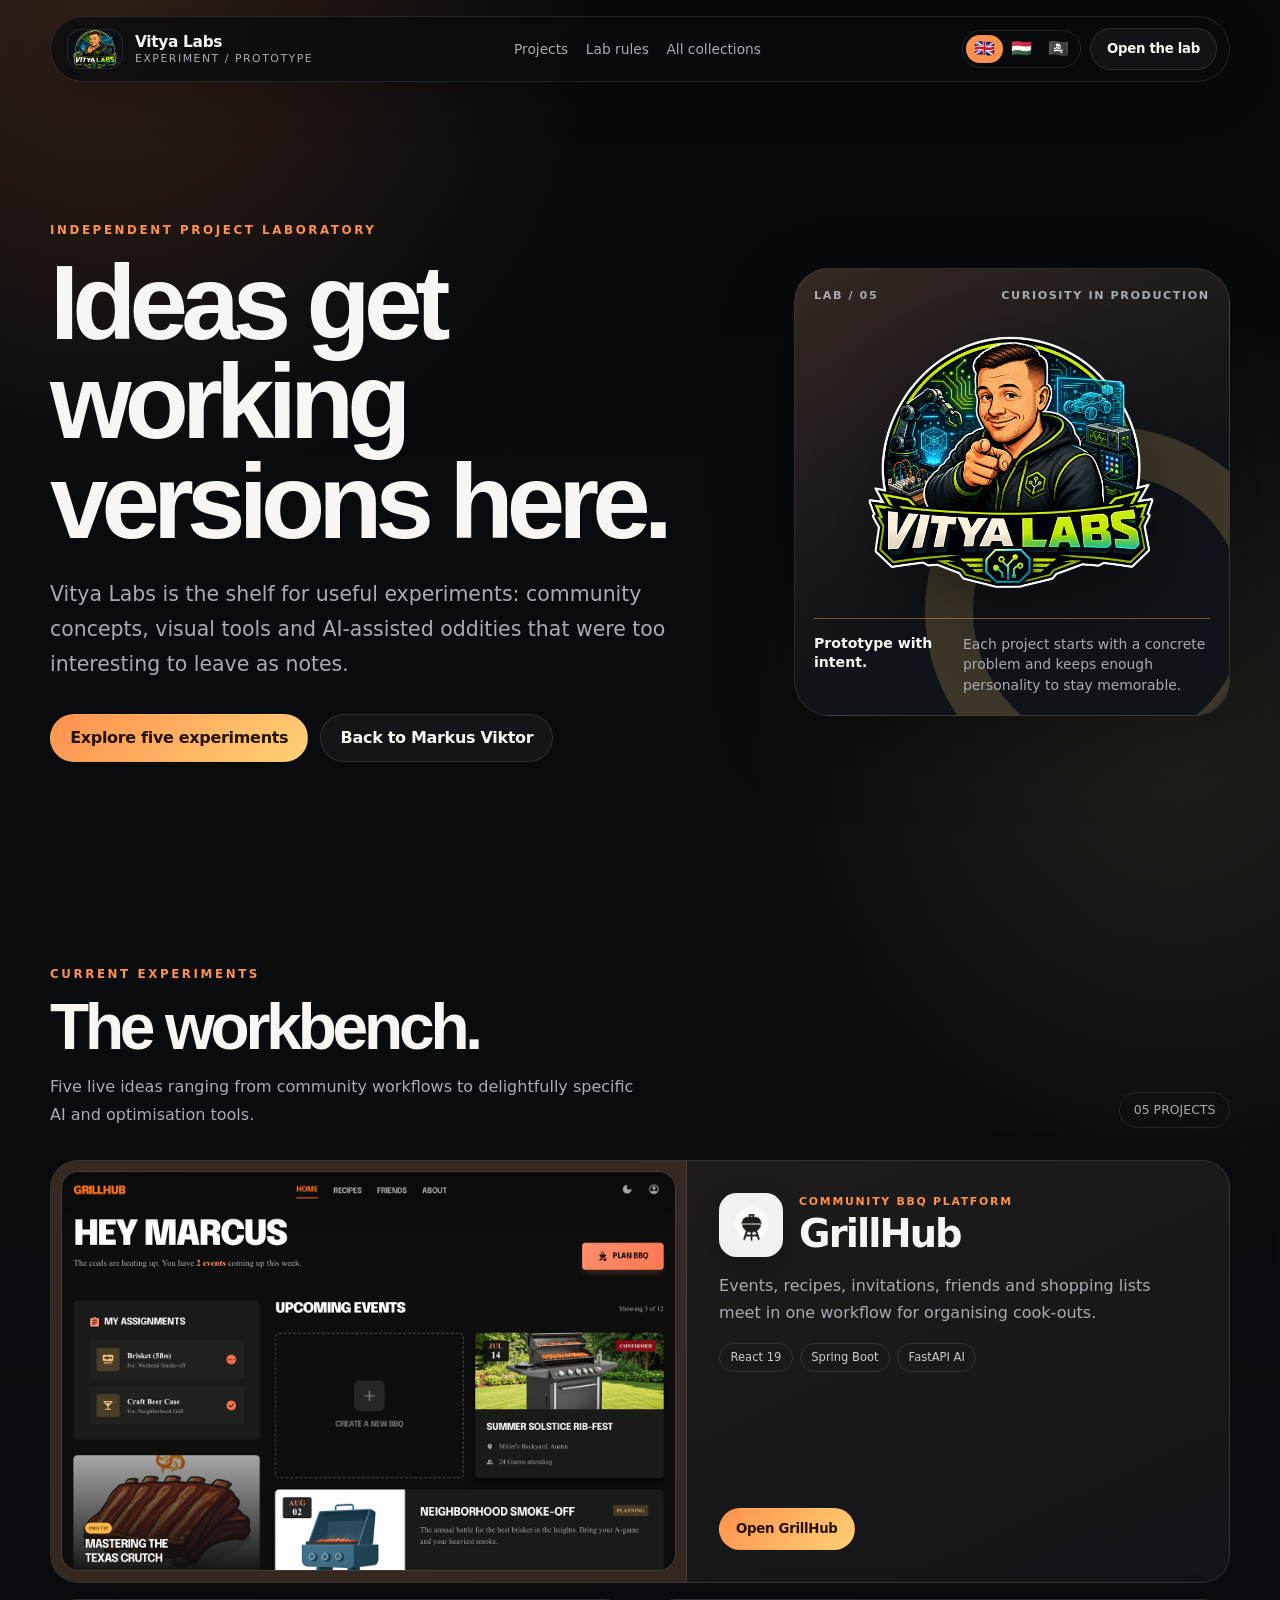
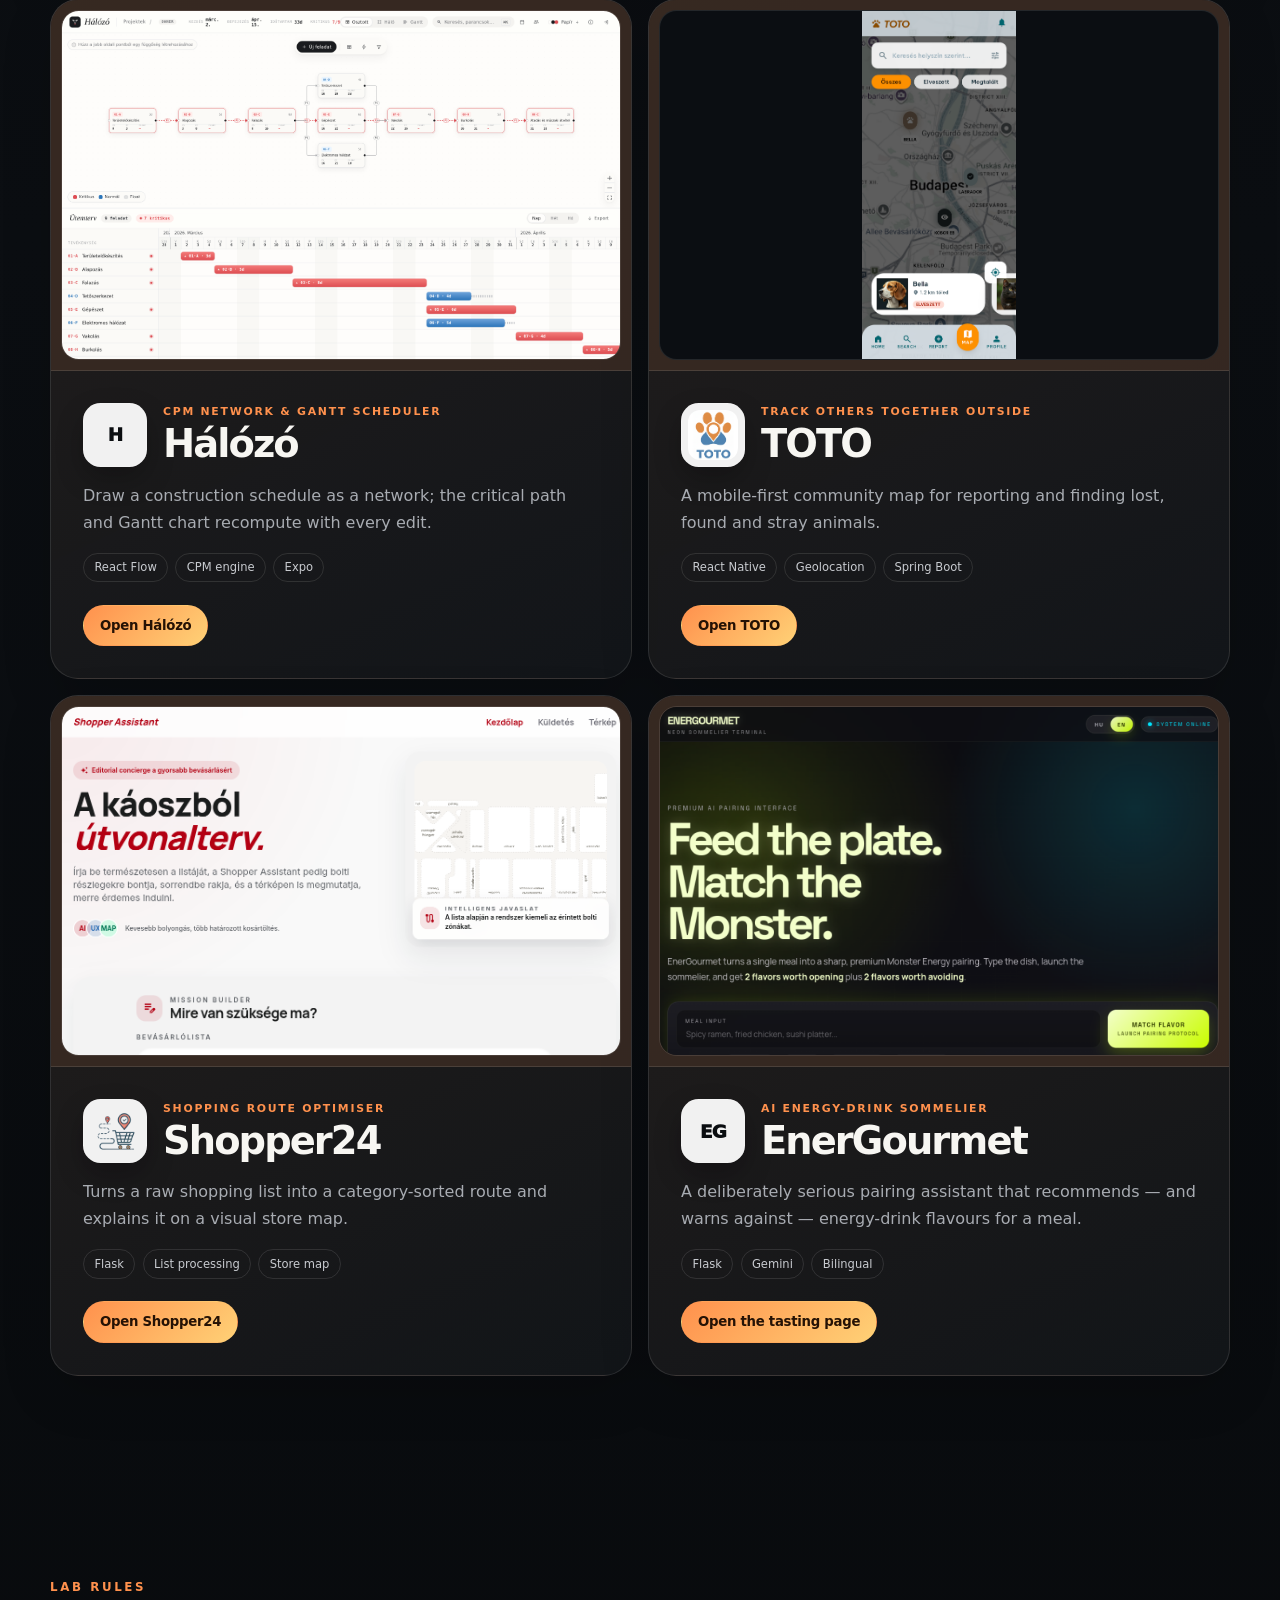
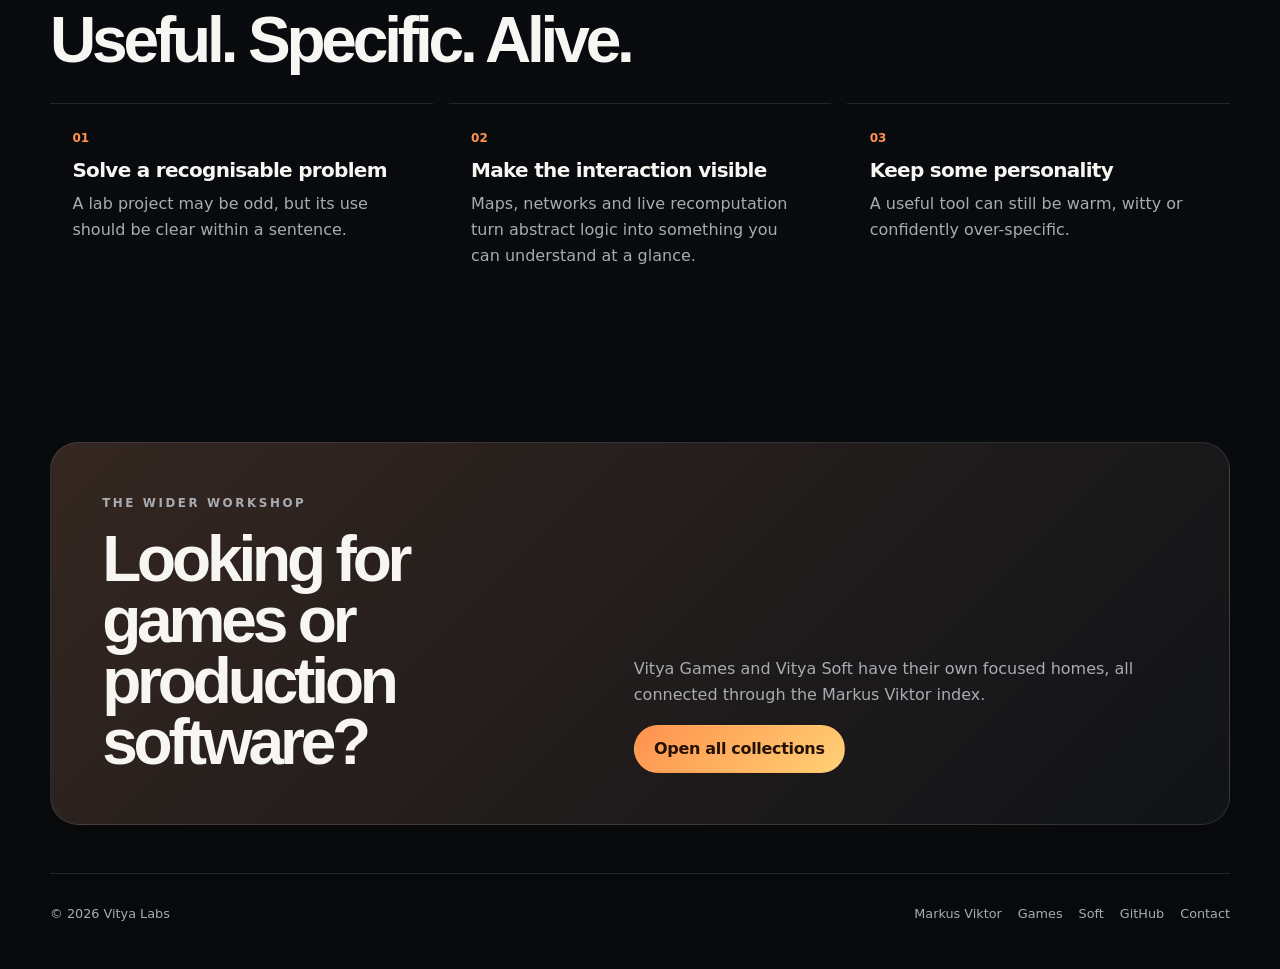
==== commit 79edd28a: "Use flag emojis on the language switch The three buttons now show a flag instead of a text label: th" ====
--- a/index.html
+++ b/index.html
@@ -22,7 +22,7 @@
 >
   <header class="topbar shell">
     <a class="brand" href="#top" aria-label="Vitya Labs home">
-      <span class="brand-badge brand-badge-logo"><img src="./assets/icons/vitya-labs-remove-bg-io.png" alt=""></span>
+      <span class="brand-badge brand-badge-logo"><img src="./assets/icons/vitya-labs-remove-bg-io.png" data-logo-pr="./assets/icons/vitya-labs-pirate.png" alt=""></span>
       <span class="brand-copy"><strong>Vitya Labs</strong><span>experiment / prototype</span></span>
     </a>
     <nav class="topnav" aria-label="Primary navigation">
@@ -32,7 +32,7 @@
     </nav>
     <div class="header-actions">
       <div class="lang-switch" role="group" aria-label="Language">
-        <button type="button" data-lang="en">EN</button><button type="button" data-lang="hu">HU</button><button type="button" data-lang="pr" title="Pirate English">ARR</button>
+        <button type="button" data-lang="en" title="English" aria-label="English">🇬🇧</button><button type="button" data-lang="hu" title="Magyar" aria-label="Magyar">🇭🇺</button><button type="button" data-lang="pr" title="Pirate English" aria-label="Pirate English">🏴‍☠️</button>
       </div>
       <a class="button button-secondary button-small" href="#projects" data-en="Open the lab" data-hu="Labor megnyitása" data-pr="Board the lab">Open the lab</a>
     </div>
@@ -51,7 +51,7 @@
       </div>
       <aside class="hero-panel" aria-label="Vitya Labs overview">
         <div class="panel-top"><span>LAB / 05</span><span data-en="Curiosity in production" data-hu="Kíváncsiság működés közben" data-pr="Curiosity, fully rigged">Curiosity in production</span></div>
-        <img class="panel-logo" src="./assets/icons/vitya-labs-remove-bg-io.png" alt="Vitya Labs logo">
+        <img class="panel-logo" src="./assets/icons/vitya-labs-remove-bg-io.png" data-logo-pr="./assets/icons/vitya-labs-pirate.png" alt="Vitya Labs logo">
         <div class="panel-note">
           <strong data-en="Prototype with intent." data-hu="Szándékos prototípus." data-pr="Prototype with intent.">Prototype with intent.</strong>
           <span data-en="Each project starts with a concrete problem and keeps enough personality to stay memorable." data-hu="Minden projekt konkrét problémából indul, és elég karaktert tart meg ahhoz, hogy emlékezetes legyen." data-pr="Every project starts from a real problem an' keeps enough swagger to stay memorable.">Each project starts with a concrete problem and keeps enough personality to stay memorable.</span>
--- a/styles.css
+++ b/styles.css
@@ -135,13 +135,14 @@
 .lang-switch button {
   border: 0;
   border-radius: 999px;
-  padding: .42rem .58rem;
+  padding: .3rem .5rem;
   cursor: pointer;
   color: var(--muted);
   background: transparent;
   font: inherit;
-  font-size: .72rem;
-  font-weight: 800;
+  font-family: "Apple Color Emoji", "Segoe UI Emoji", "Noto Color Emoji", sans-serif;
+  font-size: 1.05rem;
+  line-height: 1.15;
 }
 .lang-switch button.is-active { color: var(--accent-ink); background: var(--accent); }
 
@@ -370,5 +371,5 @@
 
 /* Three languages in the header: keep the switch compact on small screens. */
 @media (max-width: 680px) {
-  .lang-switch button { padding: .42rem .46rem; font-size: .68rem; }
-}
+  .lang-switch button { padding: .3rem .42rem; font-size: .98rem; }
+}
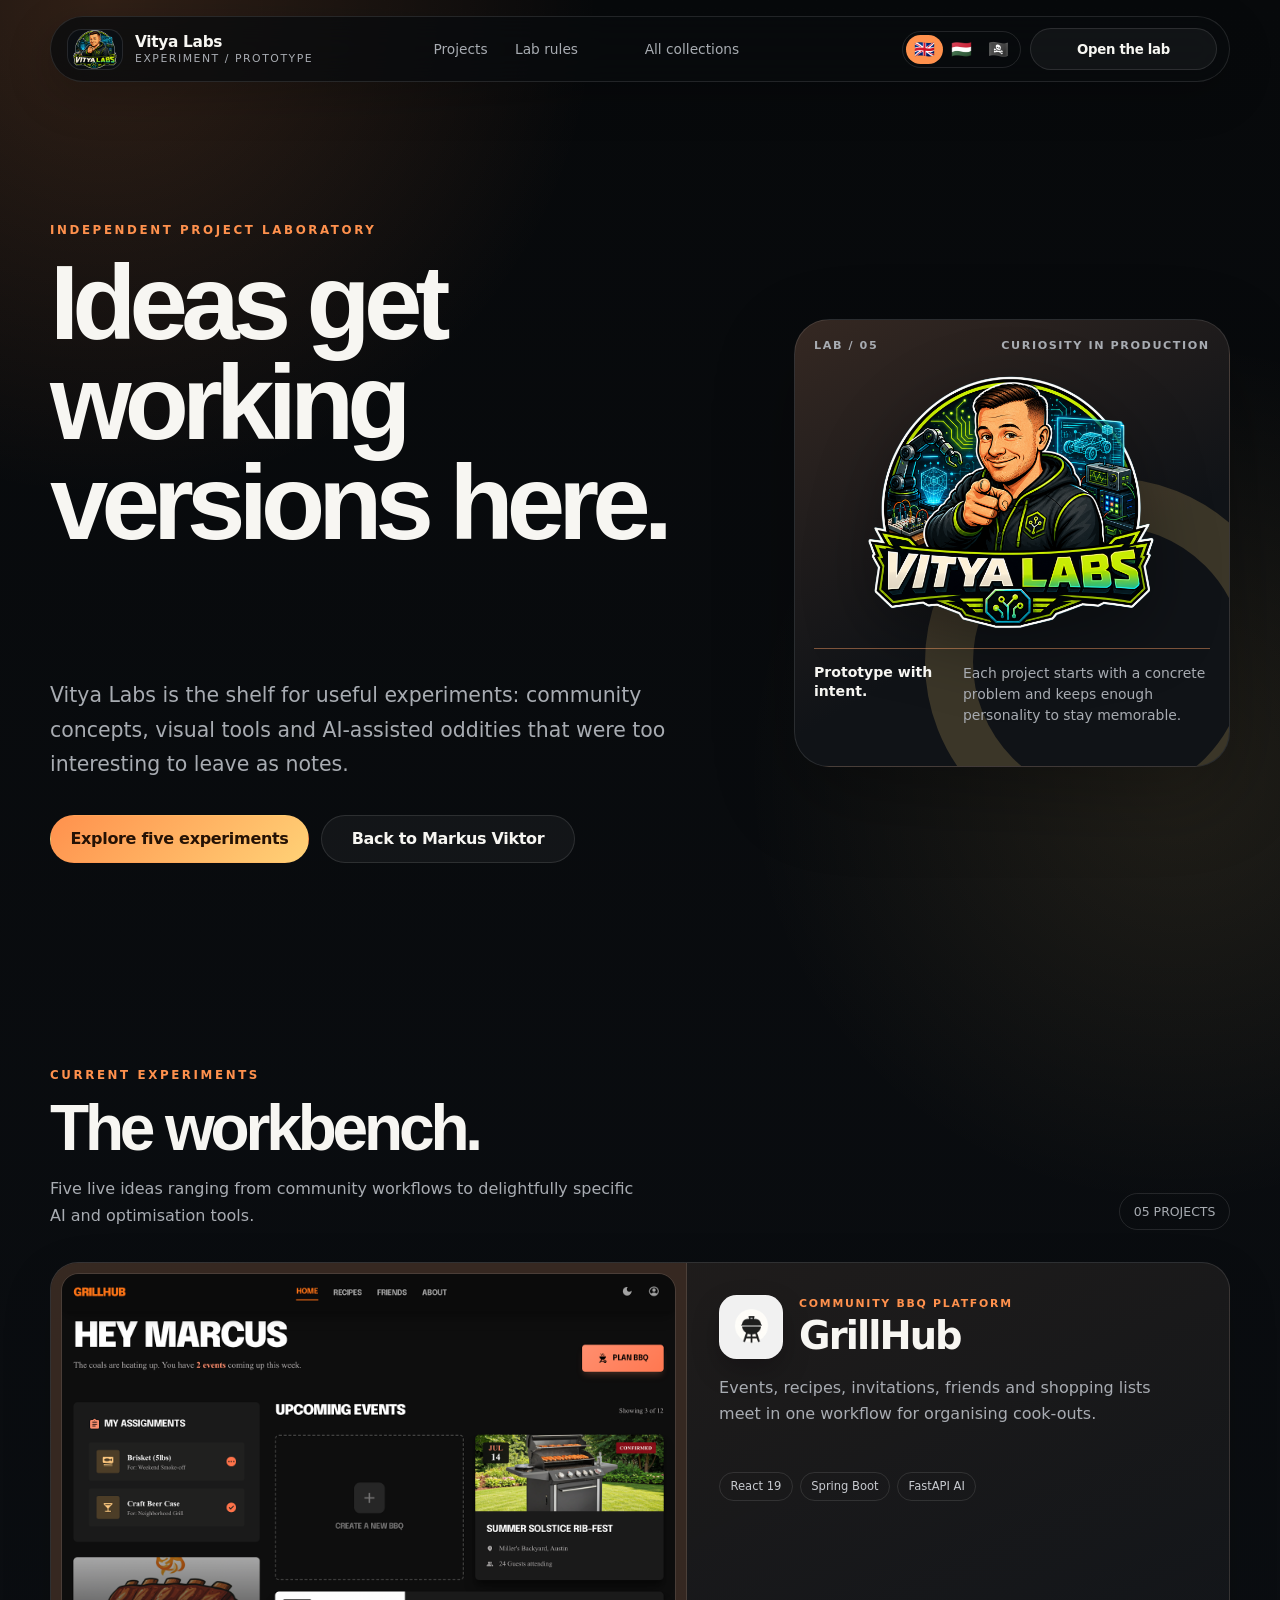
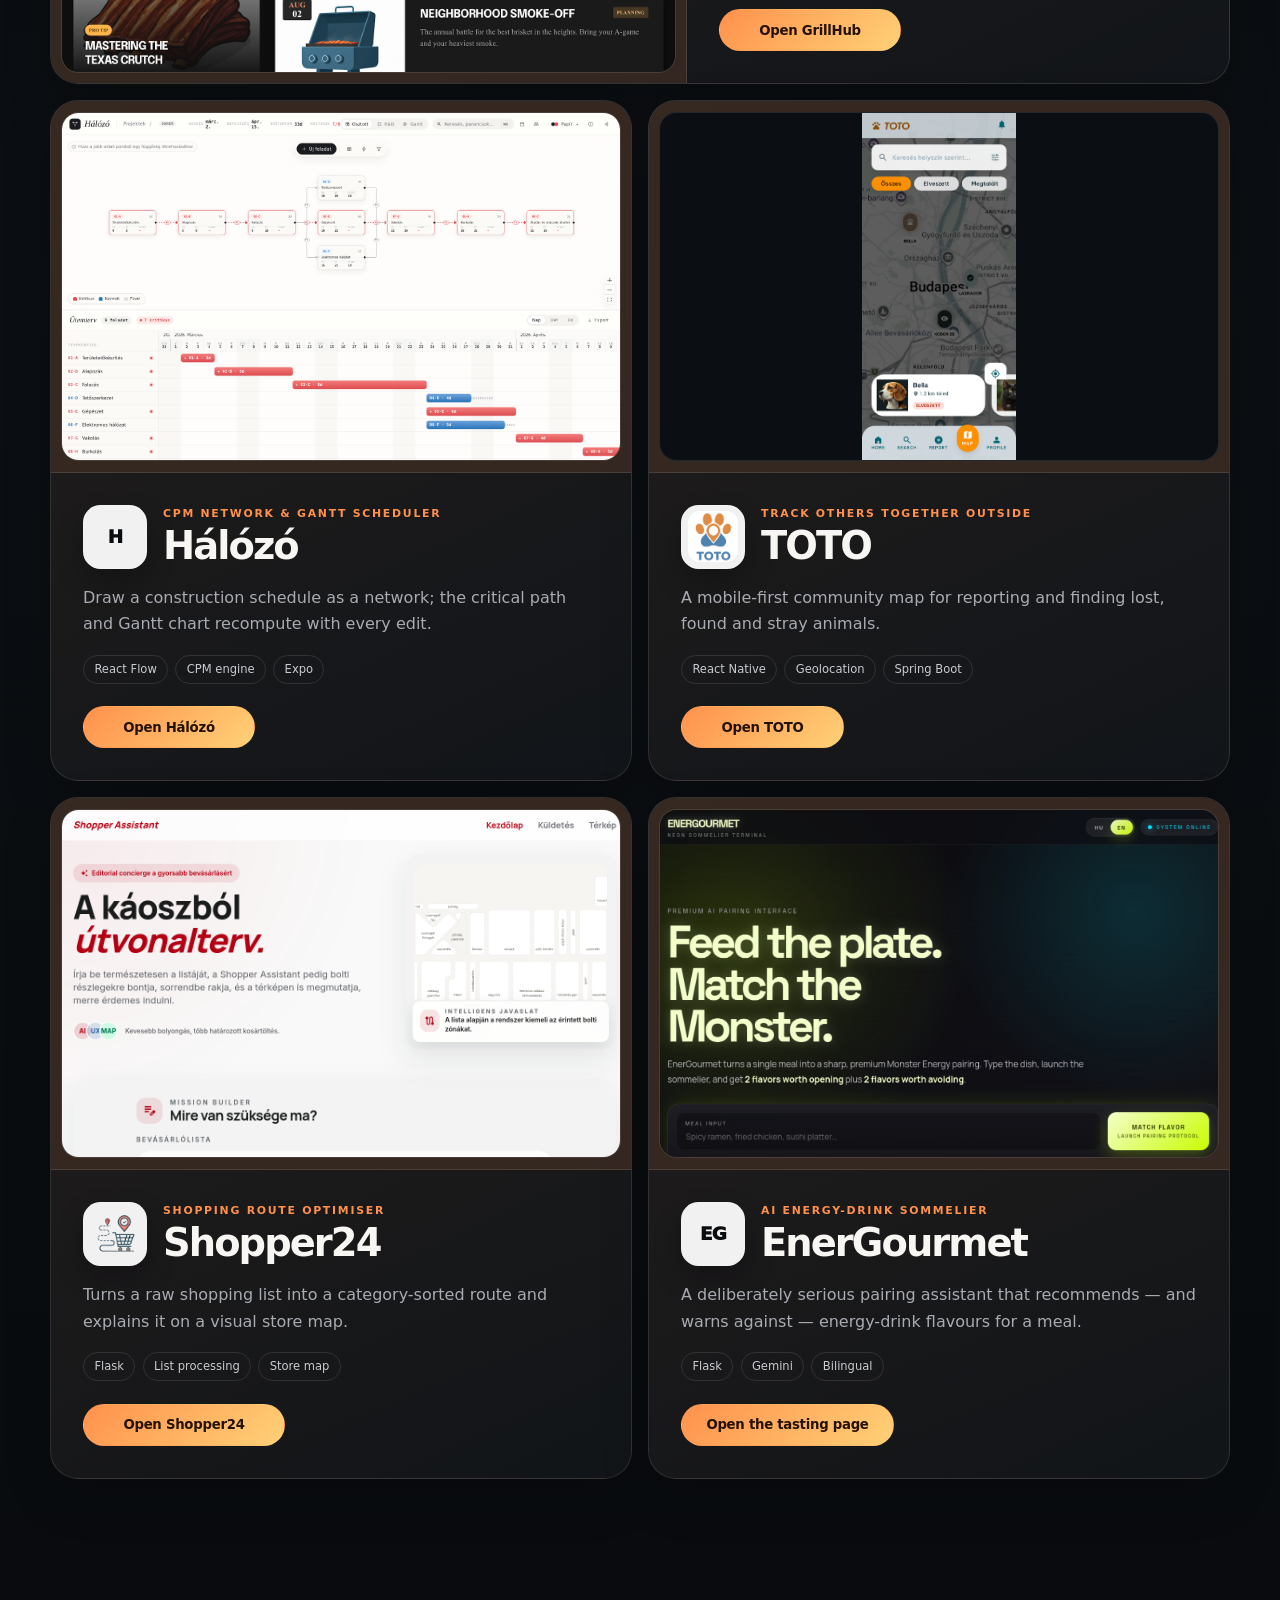
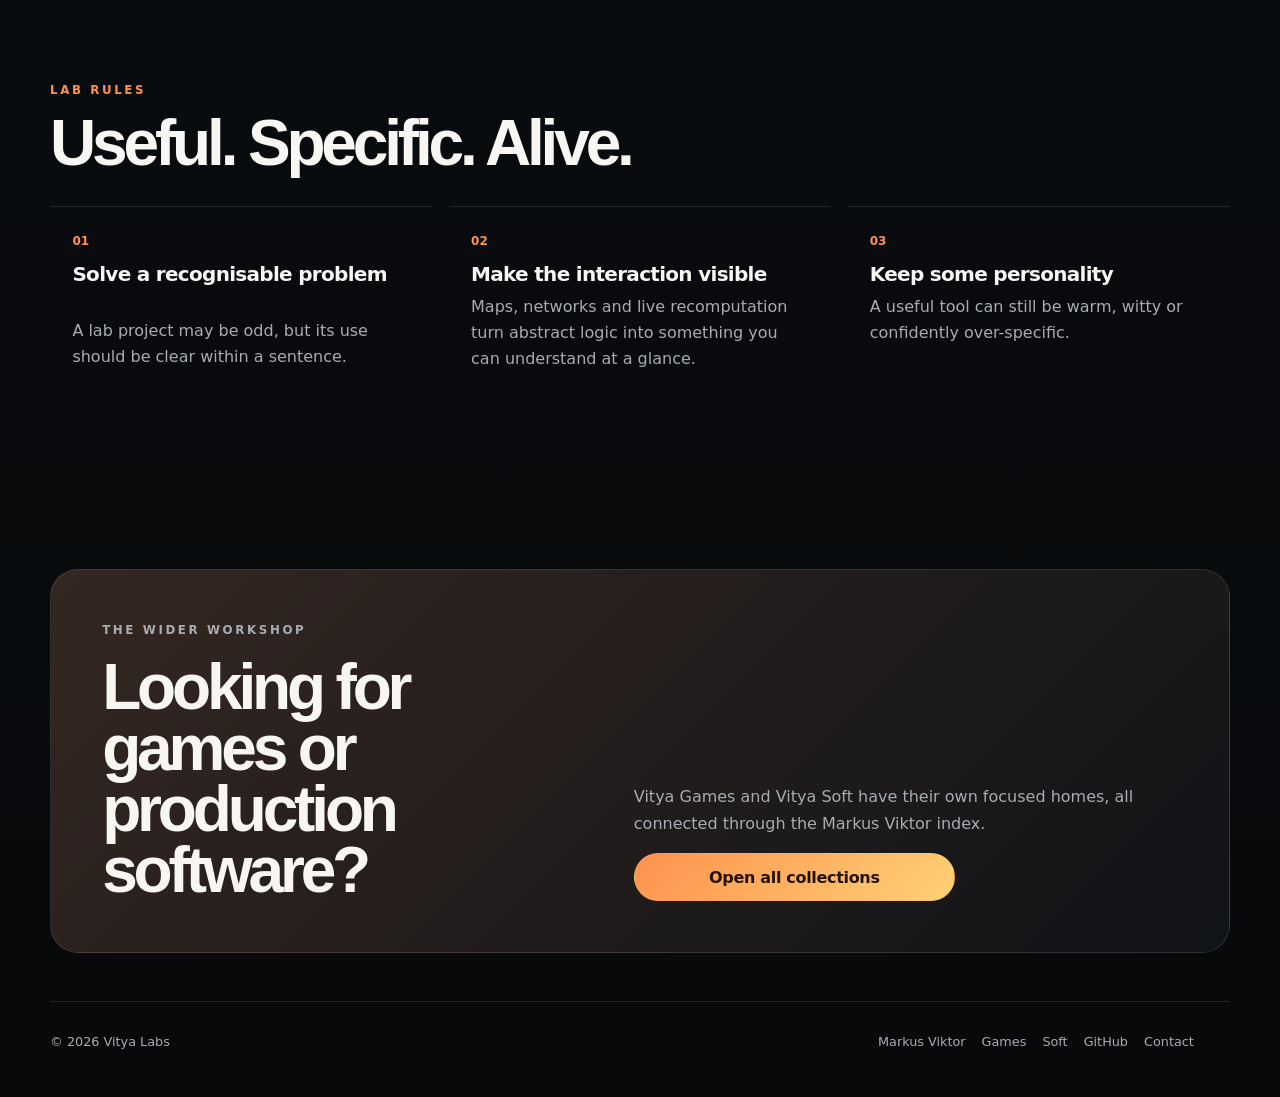
==== commit d8cbdf32: "Make the Pirate English saltier The pirate language read as English with a few dropped g's. It now s" ====
--- a/index.html
+++ b/index.html
@@ -15,10 +15,10 @@
   data-brand="labs"
   data-title-en="Vitya Labs — Experiments worth building"
   data-title-hu="Vitya Labs — Kísérletek, amelyeket érdemes megépíteni"
-  data-title-pr="Vitya Labs — Experiments worth buildin'"
+  data-title-pr="Vitya Labs — Experiments worth buildin', arr"
   data-description-en="Vitya Labs — experimental apps, utilities and playful prototypes."
   data-description-hu="Vitya Labs — kísérleti appok, eszközök és játékos prototípusok."
-  data-description-pr="Vitya Labs — experimental apps, handy tools an' playful prototypes."
+  data-description-pr="Vitya Labs — experimental apps, handy tools an' playful prototypes for salty tinkerers."
 >
   <header class="topbar shell">
     <a class="brand" href="#top" aria-label="Vitya Labs home">
@@ -26,24 +26,24 @@
       <span class="brand-copy"><strong>Vitya Labs</strong><span>experiment / prototype</span></span>
     </a>
     <nav class="topnav" aria-label="Primary navigation">
-      <a href="#projects" data-en="Projects" data-hu="Projektek" data-pr="Projects">Projects</a>
-      <a href="#principles" data-en="Lab rules" data-hu="Labor-szabályok" data-pr="The ship's code">Lab rules</a>
+      <a href="#projects" data-en="Projects" data-hu="Projektek" data-pr="Plunder">Projects</a>
+      <a href="#principles" data-en="Lab rules" data-hu="Labor-szabályok" data-pr="The pirate code">Lab rules</a>
       <a href="https://markusviktor.github.io/" data-en="All collections" data-hu="Minden gyűjtemény" data-pr="All the holds">All collections</a>
     </nav>
     <div class="header-actions">
       <div class="lang-switch" role="group" aria-label="Language">
         <button type="button" data-lang="en" title="English" aria-label="English">🇬🇧</button><button type="button" data-lang="hu" title="Magyar" aria-label="Magyar">🇭🇺</button><button type="button" data-lang="pr" title="Pirate English" aria-label="Pirate English">🏴‍☠️</button>
       </div>
-      <a class="button button-secondary button-small" href="#projects" data-en="Open the lab" data-hu="Labor megnyitása" data-pr="Board the lab">Open the lab</a>
+      <a class="button button-secondary button-small" href="#projects" data-en="Open the lab" data-hu="Labor megnyitása" data-pr="Board the lab, matey">Open the lab</a>
     </div>
   </header>
 
   <main id="top">
     <section class="hero shell">
       <div>
-        <p class="eyebrow" data-en="Independent project laboratory" data-hu="Független projektlabor" data-pr="Independent project laboratory">Independent project laboratory</p>
+        <p class="eyebrow" data-en="Independent project laboratory" data-hu="Független projektlabor" data-pr="A free-sailin' project laboratory">Independent project laboratory</p>
         <h1 data-en="Ideas get working versions here." data-hu="Itt az ötletek működő verziót kapnak." data-pr="Here be ideas, hauled up an' made seaworthy.">Ideas get working versions here.</h1>
-        <p class="hero-lead" data-en="Vitya Labs is the shelf for useful experiments: community concepts, visual tools and AI-assisted oddities that were too interesting to leave as notes." data-hu="A Vitya Labs a hasznos kísérletek polca: közösségi koncepciók, vizuális eszközök és AI-val támogatott furcsaságok, amelyek túl érdekesek voltak ahhoz, hogy jegyzetek maradjanak." data-pr="Vitya Labs be the shelf for useful experiments: community notions, visual tools an' AI-assisted oddities that were far too interesting to be left as scribbles.">Vitya Labs is the shelf for useful experiments: community concepts, visual tools and AI-assisted oddities that were too interesting to leave as notes.</p>
+        <p class="hero-lead" data-en="Vitya Labs is the shelf for useful experiments: community concepts, visual tools and AI-assisted oddities that were too interesting to leave as notes." data-hu="A Vitya Labs a hasznos kísérletek polca: közösségi koncepciók, vizuális eszközök és AI-val támogatott furcsaságok, amelyek túl érdekesek voltak ahhoz, hogy jegyzetek maradjanak." data-pr="Vitya Labs be the shelf for useful experiments: community notions, visual tools an' AI-assisted oddities far too interestin' to be left as scribbles in the log.">Vitya Labs is the shelf for useful experiments: community concepts, visual tools and AI-assisted oddities that were too interesting to leave as notes.</p>
         <div class="hero-actions">
           <a class="button button-primary" href="#projects" data-en="Explore five experiments" data-hu="Öt kísérlet megnyitása" data-pr="Inspect five experiments">Explore five experiments</a>
           <a class="button button-secondary" href="https://markusviktor.github.io/" data-en="Back to Markus Viktor" data-hu="Vissza Markus Viktorhoz" data-pr="Back to Markus Viktor">Back to Markus Viktor</a>
@@ -53,8 +53,8 @@
         <div class="panel-top"><span>LAB / 05</span><span data-en="Curiosity in production" data-hu="Kíváncsiság működés közben" data-pr="Curiosity, fully rigged">Curiosity in production</span></div>
         <img class="panel-logo" src="./assets/icons/vitya-labs-remove-bg-io.png" data-logo-pr="./assets/icons/vitya-labs-pirate.png" alt="Vitya Labs logo">
         <div class="panel-note">
-          <strong data-en="Prototype with intent." data-hu="Szándékos prototípus." data-pr="Prototype with intent.">Prototype with intent.</strong>
-          <span data-en="Each project starts with a concrete problem and keeps enough personality to stay memorable." data-hu="Minden projekt konkrét problémából indul, és elég karaktert tart meg ahhoz, hogy emlékezetes legyen." data-pr="Every project starts from a real problem an' keeps enough swagger to stay memorable.">Each project starts with a concrete problem and keeps enough personality to stay memorable.</span>
+          <strong data-en="Prototype with intent." data-hu="Szándékos prototípus." data-pr="Prototype with intent, arr.">Prototype with intent.</strong>
+          <span data-en="Each project starts with a concrete problem and keeps enough personality to stay memorable." data-hu="Minden projekt konkrét problémából indul, és elég karaktert tart meg ahhoz, hogy emlékezetes legyen." data-pr="Every project starts from a real trouble an' keeps swagger enough to stay memorable.">Each project starts with a concrete problem and keeps enough personality to stay memorable.</span>
         </div>
       </aside>
     </section>
@@ -64,7 +64,7 @@
         <div>
           <p class="eyebrow" data-en="Current experiments" data-hu="Jelenlegi kísérletek" data-pr="Current experiments">Current experiments</p>
           <h2 data-en="The workbench." data-hu="A munkapad." data-pr="The workbench.">The workbench.</h2>
-          <p data-en="Five live ideas ranging from community workflows to delightfully specific AI and optimisation tools." data-hu="Öt élő ötlet a közösségi workflow-któl a kellemesen specifikus AI- és optimalizáló eszközökig." data-pr="Five livin' ideas, from community routines to delightfully over-specific AI an' optimisation tools.">Five live ideas ranging from community workflows to delightfully specific AI and optimisation tools.</p>
+          <p data-en="Five live ideas ranging from community workflows to delightfully specific AI and optimisation tools." data-hu="Öt élő ötlet a közösségi workflow-któl a kellemesen specifikus AI- és optimalizáló eszközökig." data-pr="Five livin' notions, from community routines to gloriously over-specific AI an' optimisation tools.">Five live ideas ranging from community workflows to delightfully specific AI and optimisation tools.</p>
         </div>
         <span class="count-pill">05 PROJECTS</span>
       </div>
@@ -79,7 +79,7 @@
                 <h3>GrillHub</h3>
               </div>
             </div>
-            <p class="project-summary" data-en="Events, recipes, invitations, friends and shopping lists meet in one workflow for organising cook-outs." data-hu="Események, receptek, meghívók, barátok és bevásárlólisták találkoznak egyetlen közös sütésszervező workflow-ban." data-pr="Feasts, recipes, invitations, shipmates an' provision lists meet in one workflow for organisin' a proper cook-out.">Events, recipes, invitations, friends and shopping lists meet in one workflow for organising cook-outs.</p>
+            <p class="project-summary" data-en="Events, recipes, invitations, friends and shopping lists meet in one workflow for organising cook-outs." data-hu="Események, receptek, meghívók, barátok és bevásárlólisták találkoznak egyetlen közös sütésszervező workflow-ban." data-pr="Feasts, recipes, invitations, shipmates an' provision lists meet in one workflow for riggin' a proper cook-out.">Events, recipes, invitations, friends and shopping lists meet in one workflow for organising cook-outs.</p>
             <div class="tags"><span class="tag">React 19</span><span class="tag">Spring Boot</span><span class="tag">FastAPI AI</span></div>
             <div class="project-links"><a class="button button-primary button-small" href="https://grillhub.vityalabs.com/" data-en="Open GrillHub" data-hu="GrillHub megnyitása" data-pr="Board GrillHub">Open GrillHub</a></div>
           </div>
@@ -95,7 +95,7 @@
                 <h3>Hálózó</h3>
               </div>
             </div>
-            <p class="project-summary" data-en="Draw a construction schedule as a network; the critical path and Gantt chart recompute with every edit." data-hu="Rajzold fel az építési ütemtervet hálóként; a kritikus út és a Gantt minden szerkesztésre újraszámol." data-pr="Chart a buildin' schedule as a net; the critical path an' the Gantt redraw themselves with every edit.">Draw a construction schedule as a network; the critical path and Gantt chart recompute with every edit.</p>
+            <p class="project-summary" data-en="Draw a construction schedule as a network; the critical path and Gantt chart recompute with every edit." data-hu="Rajzold fel az építési ütemtervet hálóként; a kritikus út és a Gantt minden szerkesztésre újraszámol." data-pr="Chart a buildin' schedule as a net; the critical path an' the Gantt redraw themselves at every stroke.">Draw a construction schedule as a network; the critical path and Gantt chart recompute with every edit.</p>
             <div class="tags"><span class="tag">React Flow</span><span class="tag">CPM engine</span><span class="tag">Expo</span></div>
             <div class="project-links"><a class="button button-primary button-small" href="https://halozo.vityalabs.com/" data-en="Open Hálózó" data-hu="Hálózó megnyitása" data-pr="Board Hálózó">Open Hálózó</a></div>
           </div>
@@ -127,7 +127,7 @@
                 <h3>Shopper24</h3>
               </div>
             </div>
-            <p class="project-summary" data-en="Turns a raw shopping list into a category-sorted route and explains it on a visual store map." data-hu="Nyers bevásárlólistából kategóriákba rendezett útvonalat készít, és vizuális bolttérképen mutatja meg." data-pr="Turns a scrawled provision list into a sorted route an' lays it out on a proper chart of the store.">Turns a raw shopping list into a category-sorted route and explains it on a visual store map.</p>
+            <p class="project-summary" data-en="Turns a raw shopping list into a category-sorted route and explains it on a visual store map." data-hu="Nyers bevásárlólistából kategóriákba rendezett útvonalat készít, és vizuális bolttérképen mutatja meg." data-pr="Turns a scrawled provision list into a sorted course an' lays it out on a proper chart o' the store.">Turns a raw shopping list into a category-sorted route and explains it on a visual store map.</p>
             <div class="tags"><span class="tag">Flask</span><span class="tag">List processing</span><span class="tag">Store map</span></div>
             <div class="project-links"><a class="button button-primary button-small" href="https://shopper24.vityalabs.com/" data-en="Open Shopper24" data-hu="Shopper24 megnyitása" data-pr="Board Shopper24">Open Shopper24</a></div>
           </div>
@@ -143,7 +143,7 @@
                 <h3>EnerGourmet</h3>
               </div>
             </div>
-            <p class="project-summary" data-en="A deliberately serious pairing assistant that recommends — and warns against — energy-drink flavours for a meal." data-hu="Szándékosan komoly pairing asszisztens, amely energiaital-ízeket ajánl — és ellenjavall — egy étel mellé." data-pr="A deliberately solemn pairin' mate that recommends — an' sternly warns against — energy-grog flavours for yer supper.">A deliberately serious pairing assistant that recommends — and warns against — energy-drink flavours for a meal.</p>
+            <p class="project-summary" data-en="A deliberately serious pairing assistant that recommends — and warns against — energy-drink flavours for a meal." data-hu="Szándékosan komoly pairing asszisztens, amely energiaital-ízeket ajánl — és ellenjavall — egy étel mellé." data-pr="A solemn pairin' mate that recommends — an' sternly warns against — energy-grog flavours for yer supper.">A deliberately serious pairing assistant that recommends — and warns against — energy-drink flavours for a meal.</p>
             <div class="tags"><span class="tag">Flask</span><span class="tag">Gemini</span><span class="tag">Bilingual</span></div>
             <div class="project-links"><a class="button button-primary button-small" href="https://energourmet.vityalabs.com/" data-en="Open the tasting page" data-hu="Kóstolóoldal megnyitása" data-pr="Board the tastin' deck">Open the tasting page</a></div>
           </div>
@@ -154,20 +154,20 @@
     <section class="section shell" id="principles">
       <div class="section-heading">
         <div>
-          <p class="eyebrow" data-en="Lab rules" data-hu="Labor-szabályok" data-pr="The ship's code">Lab rules</p>
+          <p class="eyebrow" data-en="Lab rules" data-hu="Labor-szabályok" data-pr="The pirate code">Lab rules</p>
           <h2 data-en="Useful. Specific. Alive." data-hu="Hasznos. Specifikus. Élő." data-pr="Useful. Specific. Alive.">Useful. Specific. Alive.</h2>
         </div>
       </div>
       <div class="principles">
         <article class="principle">
           <span>01</span>
-          <h3 data-en="Solve a recognisable problem" data-hu="Ismerős problémát oldjon meg" data-pr="Solve a trouble folk recognise">Solve a recognisable problem</h3>
-          <p data-en="A lab project may be odd, but its use should be clear within a sentence." data-hu="Egy laborprojekt lehet furcsa, de egy mondatból legyen világos, mire jó." data-pr="A lab project may be odd, but one sentence should tell ye what it be good for.">A lab project may be odd, but its use should be clear within a sentence.</p>
+          <h3 data-en="Solve a recognisable problem" data-hu="Ismerős problémát oldjon meg" data-pr="Solve a trouble every soul knows">Solve a recognisable problem</h3>
+          <p data-en="A lab project may be odd, but its use should be clear within a sentence." data-hu="Egy laborprojekt lehet furcsa, de egy mondatból legyen világos, mire jó." data-pr="A lab project may be odd as a three-legged parrot, but one sentence should tell ye what it be good for.">A lab project may be odd, but its use should be clear within a sentence.</p>
         </article>
         <article class="principle">
           <span>02</span>
-          <h3 data-en="Make the interaction visible" data-hu="Legyen látható az interakció" data-pr="Keep the workin's on deck">Make the interaction visible</h3>
-          <p data-en="Maps, networks and live recomputation turn abstract logic into something you can understand at a glance." data-hu="A térképek, hálók és élő újraszámítások az absztrakt logikát egy pillantással érthetővé teszik." data-pr="Charts, nets an' live recalculation turn abstract logic into somethin' ye grasp at a glance.">Maps, networks and live recomputation turn abstract logic into something you can understand at a glance.</p>
+          <h3 data-en="Make the interaction visible" data-hu="Legyen látható az interakció" data-pr="Keep the workin's above deck">Make the interaction visible</h3>
+          <p data-en="Maps, networks and live recomputation turn abstract logic into something you can understand at a glance." data-hu="A térképek, hálók és élő újraszámítások az absztrakt logikát egy pillantással érthetővé teszik." data-pr="Charts, nets an' live reckonin' turn abstract logic into somethin' ye grasp at a glance.">Maps, networks and live recomputation turn abstract logic into something you can understand at a glance.</p>
         </article>
         <article class="principle">
           <span>03</span>
@@ -180,11 +180,11 @@
     <section class="closing shell">
       <div>
         <p class="eyebrow" data-en="The wider workshop" data-hu="A tágabb műhely" data-pr="The wider shipyard">The wider workshop</p>
-        <h2 data-en="Looking for games or production software?" data-hu="Játékot vagy éles szoftvert keresel?" data-pr="Lookin' for games or workin' rigs?">Looking for games or production software?</h2>
+        <h2 data-en="Looking for games or production software?" data-hu="Játékot vagy éles szoftvert keresel?" data-pr="Lookin' for games or workin' rigs, matey?">Looking for games or production software?</h2>
       </div>
       <div>
-        <p data-en="Vitya Games and Vitya Soft have their own focused homes, all connected through the Markus Viktor index." data-hu="A Vitya Games és a Vitya Soft külön fókuszált otthont kapott, mindkettő a Markus Viktor központi oldalán keresztül kapcsolódik." data-pr="Vitya Games an' Vitya Soft have berths of their own, all connected through the Markus Viktor index.">Vitya Games and Vitya Soft have their own focused homes, all connected through the Markus Viktor index.</p>
-        <a class="button button-primary" href="https://markusviktor.github.io/" data-en="Open all collections" data-hu="Minden gyűjtemény megnyitása" data-pr="Open all the holds">Open all collections</a>
+        <p data-en="Vitya Games and Vitya Soft have their own focused homes, all connected through the Markus Viktor index." data-hu="A Vitya Games és a Vitya Soft külön fókuszált otthont kapott, mindkettő a Markus Viktor központi oldalán keresztül kapcsolódik." data-pr="Vitya Games an' Vitya Soft have berths o' their own, all moored to the Markus Viktor index.">Vitya Games and Vitya Soft have their own focused homes, all connected through the Markus Viktor index.</p>
+        <a class="button button-primary" href="https://markusviktor.github.io/" data-en="Open all collections" data-hu="Minden gyűjtemény megnyitása" data-pr="Rummage all the holds">Open all collections</a>
       </div>
     </section>
   </main>
--- a/styles.css
+++ b/styles.css
@@ -373,3 +373,6 @@
 @media (max-width: 680px) {
   .lang-switch button { padding: .3rem .42rem; font-size: .98rem; }
 }
+
+/* The panel status label is flush right; a reserved box must not pull it left. */
+.panel-top span:last-child { text-align: right; }
